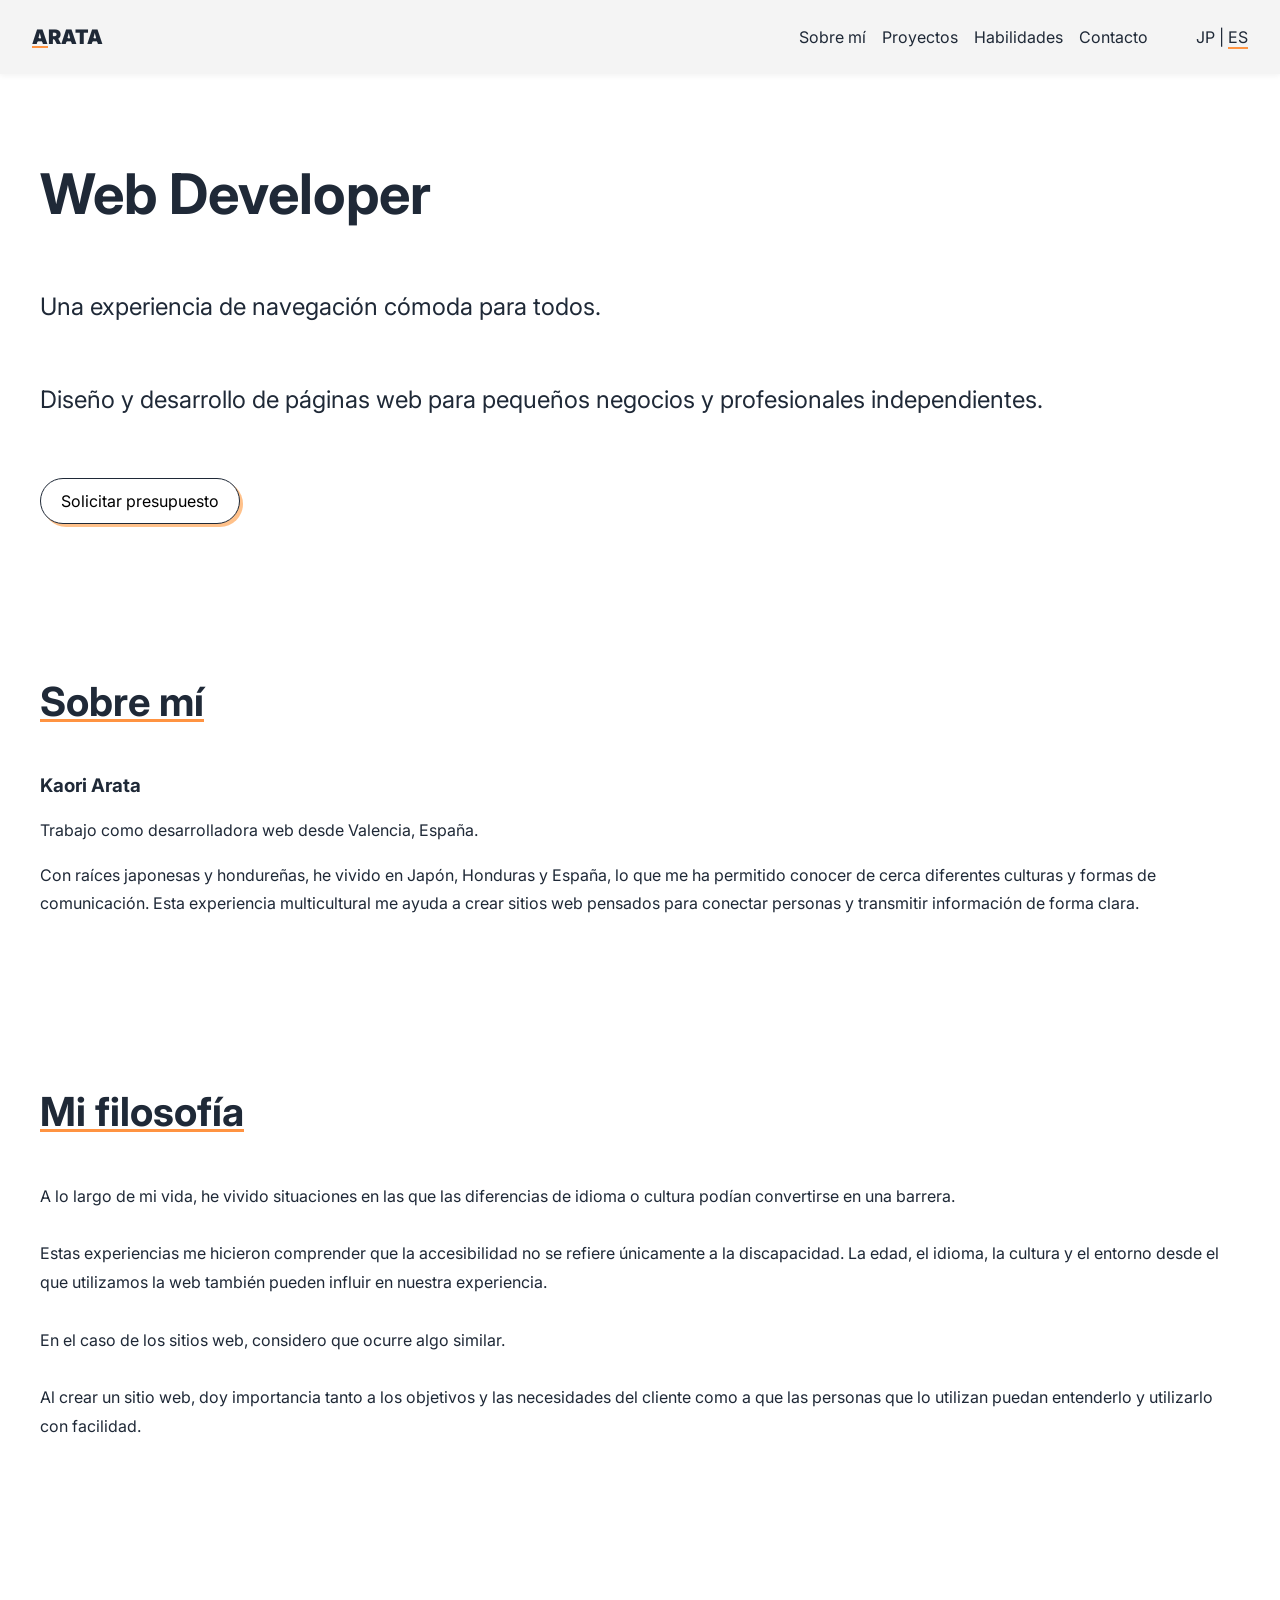
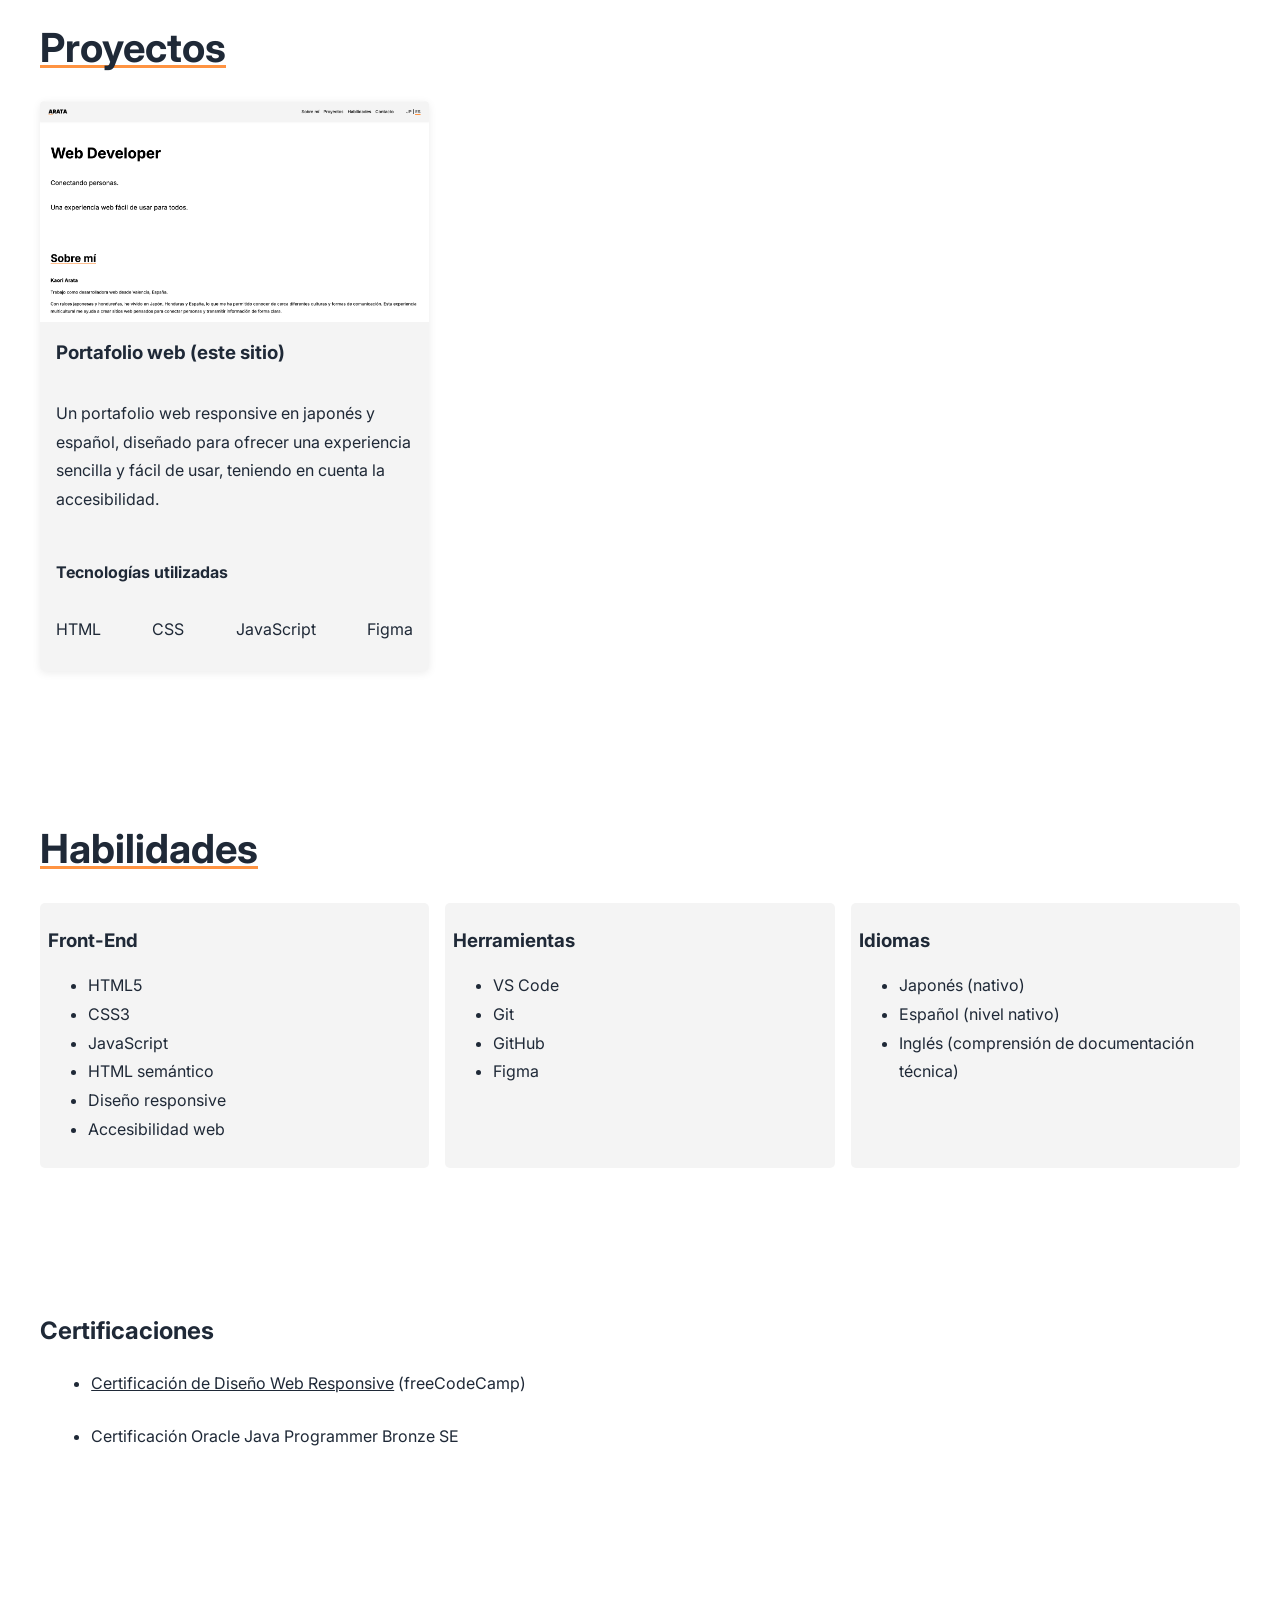
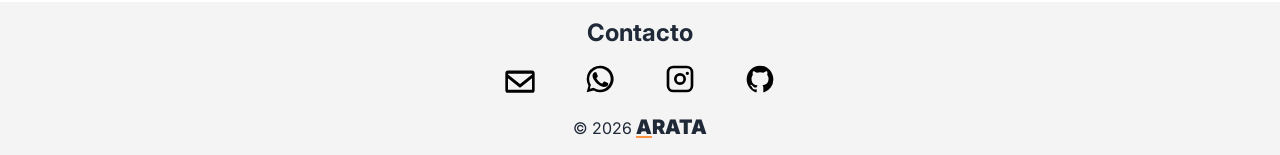
==== es/index.html @ ed29ca5a "Refine hero section copy" ====
<!DOCTYPE html>
<html lang="es">

<head>
    <meta charset="UTF-8">
    <meta name="viewport" content="width=device-width, initial-scale=1.0">
    <meta name="description"
        content="Creo sitios web accesibles y responsive, pensados para ofrecer una experiencia sencilla y fácil de usar. Desarrollo sitios web en español y japonés.">
    <title>ARATA Web Developer | Portfolio</title>
    <link rel="preconnect" href="https://fonts.googleapis.com">
    <link rel="preconnect" href="https://fonts.gstatic.com" crossorigin>
    <link href="https://fonts.googleapis.com/css2?family=Inter:wght@100..900&display=swap" rel="stylesheet">
    <link rel="stylesheet" href="../css/style.css">
</head>

<body>
    <a class="skip-link" href="#main">Saltar al contenido principal</a>
    <header>
        <h1 class="logo"><a href="#top"><span>A</span>RATA</a></h1>

        <button class="menu-toggle" type="button" aria-expanded="false" aria-controls="main-menu"
            aria-label="Abrir menú">
            <span></span>
            <span></span>
            <span></span>
        </button>

        <nav class="nav-bar" aria-label="Navegación principal">
            <ul id="main-menu">
                <li><a href="#about">Sobre mí</a></li>
                <li><a href="#projects">Proyectos</a></li>
                <li><a href="#skills">Habilidades</a></li>
                <li><a href="#contact">Contacto</a></li>
            </ul>

            <div class="language" aria-label="Idioma">
                <a class="jp" href="../index.html">JP</a>
                <span aria-hidden="true"> | </span>
                <span class="es" aria-current="page">ES</span>
            </div>
        </nav>
    </header>
    <main id="main">
        <section class="hero" id="top">
            <h2>Web Developer</h2>
            <p>Una experiencia de navegación cómoda para todos.</p>
            <p>Diseño y desarrollo de páginas web para pequeños negocios y profesionales independientes.</p>
            
            <a class="hero-button" href="#contact">Solicitar presupuesto</a>
        </section>

        <section class="about" id="about">
            <h2 class="title">Sobre mí</h2>
            <!--
            <img src="../images/profile.jpg" alt="Kaori Arata">
            -->
            <h3>Kaori Arata</h3>
            <p>Trabajo como desarrolladora web desde Valencia, España.</p>
            <p>Con raíces japonesas y hondureñas, he vivido en Japón, Honduras y España, lo que me ha permitido conocer
                de cerca diferentes culturas y formas de comunicación. Esta experiencia multicultural me ayuda a crear
                sitios web pensados para conectar personas y transmitir información de forma clara.</p>
        </section>

        <section class="philosophy">
            <h2 class="title">Mi filosofía</h2>
            <p>A lo largo de mi vida, he vivido situaciones en las que las diferencias de idioma o cultura podían
                convertirse en una barrera.</p>

            <p>Estas experiencias me hicieron comprender que la accesibilidad no se refiere únicamente a la
                discapacidad. La edad, el idioma, la cultura y el entorno desde el que utilizamos la web también pueden
                influir en nuestra experiencia.</p>

            <p>En el caso de los sitios web, considero que ocurre algo similar.</p>

            <p>Al crear un sitio web, doy importancia tanto a los objetivos y las necesidades del cliente como a que las
                personas que lo utilizan puedan entenderlo y utilizarlo con facilidad.</p>
        </section>

        <section class="projects" id="projects">
            <h2 class="title">Proyectos</h2>
            <div class="cards">
                <article class="card">
                    <img src="../images/portfolio-es.png"
                        alt="Página de inicio del portafolio web de ARATA Web Developer en español">

                    <h3>Portafolio web (este sitio)</h3>

                    <p>Un portafolio web responsive en japonés y español, diseñado para ofrecer una experiencia sencilla
                        y fácil de usar, teniendo en cuenta la accesibilidad.</p>

                    <h4>Tecnologías utilizadas</h4>
                    <ul>
                        <li>HTML</li>
                        <li>CSS</li>
                        <li>JavaScript</li>
                        <li>Figma</li>
                    </ul>
                </article>
            </div>
        </section>

        <section class="skills" id="skills">
            <h2 class="title">Habilidades</h2>
            <div class="grid-skill">
                <div class="skill">
                    <h3>Front-End</h3>
                    <ul>
                        <li>HTML5</li>
                        <li>CSS3</li>
                        <li>JavaScript</li>
                        <li>HTML semántico</li>
                        <li>Diseño responsive</li>
                        <li>Accesibilidad web</li>
                    </ul>
                </div>
                <div class="skill">
                    <h3>Herramientas</h3>
                    <ul>
                        <li>VS Code</li>
                        <li>Git</li>
                        <li>GitHub</li>
                        <li>Figma</li>
                    </ul>
                </div>
                <div class="skill">
                    <h3>Idiomas</h3>
                    <ul>
                        <li>Japonés (nativo)</li>
                        <li>Español (nivel nativo)</li>
                        <li>Inglés (comprensión de documentación técnica)</li>
                    </ul>
                </div>
            </div>
        </section>

        <section class="certifications">
            <h2>Certificaciones</h2>
            <ul>
                <li>
                    <a href="https://www.freecodecamp.org/certification/kaori-arata/responsive-web-design-v9"
                        target="_blank" rel="noopener noreferrer">
                        Certificación de Diseño Web Responsive
                    </a> (freeCodeCamp)
                </li>
                <li>Certificación Oracle Java Programmer Bronze SE</li>
            </ul>
        </section>
    </main>

    <footer id="contact">
        <h2>Contacto</h2>

        <div class="contact-links">
            <a href="mailto:kaoria.dev@gmail.com" aria-label="Mail">
                <svg xmlns="http://www.w3.org/2000/svg" viewBox="0 0 24 24" aria-hidden="true">
                    <path
                        d="M3 5h18a2 2 0 0 1 2 2v10a2 2 0 0 1-2 2H3a2 2 0 0 1-2-2V7a2 2 0 0 1 2-2zm0 2v.5l9 6 9-6V7H3zm18 10V9.9l-8.45 5.63a1 1 0 0 1-1.1 0L3 9.9V17h18z"
                        transform="translate(0 -0.4) scale(1 1.2)" />
                </svg>
            </a>
            <a href="https://wa.me/34623444684" target="_blank" rel="noopener noreferrer" aria-label="WhatsApp">
                <svg xmlns="http://www.w3.org/2000/svg" viewBox="0 0 24 24" aria-hidden="true">
                    <!-- circle -->
                    <path d="M12 2a10 10 0 0 0-8.66 15L2 22l5.18-1.36A10 10 0 1 0 12 2z
                m0 2a8 8 0 1 1-4.1 14.87l-.55-.32-3.01.79.83-2.95-.34-.57A8 8 0 0 1 12 4z" />

                    <!-- phone -->
                    <path
                        d="M9.9 7.4c-.2 0-.5.1-.7.4-.3.3-1 1-1 2.4s1 2.8 1.2 3c.1.2 2 3.2 4.9 4.4.7.3 1.2.4 1.7.6.7.2 1.3.2 1.8.1.6-.1 1.7-.7 2-1.4.2-.7.2-1.3.1-1.4-.1-.1-.3-.2-.6-.3l-2-.9c-.3-.1-.5-.1-.7.2-.2.3-.7.9-.9 1.1-.2.2-.3.2-.6.1-.3-.1-1.2-.5-2.2-1.5-.9-.8-1.5-1.8-1.7-2.1-.2-.3 0-.5.1-.6.1-.1.3-.3.5-.5.1-.2.2-.3.3-.5.1-.2 0-.4 0-.5-.1-.1-.7-1.6-.9-2.2-.2-.6-.5-.5-.7-.5h-.6z"
                        transform="translate(-1.8 -0.4)" />
                </svg>
            </a>
            <a href="https://www.instagram.com/arata_dev_?igsh=cXR1aG8zaXQ3eGp3&utm_source=qr" target="_blank"
                rel="noopener noreferrer" aria-label="Instagram">
                <svg xmlns="http://www.w3.org/2000/svg" viewBox="0 0 24 24" aria-hidden="true">
                    <path
                        d="M7 2h10a5 5 0 0 1 5 5v10a5 5 0 0 1-5 5H7a5 5 0 0 1-5-5V7a5 5 0 0 1 5-5zm0 2a3 3 0 0 0-3 3v10a3 3 0 0 0 3 3h10a3 3 0 0 0 3-3V7a3 3 0 0 0-3-3H7zm5 3.5A4.5 4.5 0 1 1 7.5 12 4.5 4.5 0 0 1 12 7.5zm0 2A2.5 2.5 0 1 0 14.5 12 2.5 2.5 0 0 0 12 9.5zM17.5 6.5A1.25 1.25 0 1 1 16.25 7.75 1.25 1.25 0 0 1 17.5 6.5z" />
                </svg>
            </a>
            <a href="https://github.com/kaori-arata" target="_blank" rel="noopener noreferrer" aria-label="GitHub">
                <svg xmlns="http://www.w3.org/2000/svg" viewBox="0 0 24 24" aria-hidden="true">
                    <path
                        d="M12 2C6.48 2 2 6.58 2 12.26c0 4.54 2.87 8.39 6.84 9.75.5.1.68-.22.68-.49 0-.24-.01-.89-.01-1.75-2.78.62-3.37-1.37-3.37-1.37-.46-1.2-1.11-1.52-1.11-1.52-.91-.64.07-.63.07-.63 1 .07 1.53 1.06 1.53 1.06.9 1.57 2.36 1.12 2.94.86.09-.67.35-1.12.64-1.38-2.22-.26-4.56-1.14-4.56-5.07 0-1.12.39-2.03 1.03-2.75-.1-.26-.45-1.3.1-2.71 0 0 .84-.28 2.75 1.05a9.2 9.2 0 0 1 5-.02c1.91-1.33 2.75-1.05 2.75-1.05.55 1.41.2 2.45.1 2.71.64.72 1.03 1.63 1.03 2.75 0 3.94-2.35 4.8-4.59 5.05.36.32.68.95.68 1.91 0 1.38-.01 2.49-.01 2.83 0 .27.18.6.69.49A10.27 10.27 0 0 0 22 12.26C22 6.58 17.52 2 12 2z" />
                </svg>
            </a>
        </div>

        <span class="copyright">
            &copy; 2026
            <span class="logo"><span>A</span>RATA</span>
        </span>
    </footer>

    <script src="../js/script.js"></script>
</body>

</html>
---- css/style.css ----
*,
*::before,
*::after {
    box-sizing: border-box;
}

html {
    scroll-behavior: smooth;
}

body {
    margin: 0;
    font-family: "Inter", Arial, sans-serif;
    color: #1f2937;
}

a {
    color: inherit;
    display: inline-block;
    transition: transform 0.2s ease;
}

.logo a,
nav a {
    text-decoration: none;
}

a:hover {
    transform: scale(1.05);
}

a:focus-visible {
    outline: 2px solid #000;
    outline-offset: 3px;
}

.skip-link {
    position: absolute;
    left: -9999px;
}

.skip-link:focus {
    left: 1rem;
    top: 1rem;
    padding: 0.75rem 1rem;
    background-color: #fff;
    color: #000;
    z-index: 1000;
}

header {
    width: 100%;
    display: flex;
    padding: 0 1rem;
    background-color: #f4f4f4;
    position: fixed;
    top: 0;
    left: 0;
    justify-content: space-between;
    align-items: center;
    z-index: 100;
    box-shadow: 0 2px 6px 0 rgba(0, 0, 0, 0.05);
}

.logo {
    display: inline-block;
    font-size: 1.25rem;
    font-weight: 900;
    margin: 0;
}

.logo span {
    display: inline-block;
    line-height: 0.85;
    border-bottom: 2px solid #FF9341;
}

nav {
    display: flex;
    align-items: center;
}

nav li {
    list-style: none;
}

[aria-current="page"] {
    color: inherit;
    border-bottom: 2px solid #FF9341;
}

main {
    padding: 6rem 1rem 4rem;
}

.hero {
    padding: 4rem 0;
    display: flex;
    flex-direction: column;
    gap: 4rem;
}

.hero h2 {
    font-size: 2rem;
}

.hero h2,
.hero p {
    margin: 0;
}

.hero-button {
    display: inline-block;
    width: fit-content;
    padding: 0.75rem 1.25rem;
    border: 1.5px solid #1F2937;
    text-decoration: none;
    color: #000;
    background-color: #fff;
    border-radius: 50px;
    box-shadow: 3px 3px 0 #ffc18a;
}

.hero-button:hover {
    background-color: #1F2937;
    color: #fff;
    font-weight: 600;
}

.hero-button:focus-visible {
    outline: 3px solid #000;
    outline-offset: 3px;
}

.about,
.philosophy,
.projects,
.skills,
.certifications {
    padding: 4rem 0;
}

.title {
    display: inline-block;
    font-size: 2.5rem;
    line-height: 0.85;
    border-bottom: 3px solid #FF9341;
}

.about p {
    line-height: 1.8;
}

.philosophy p {
    line-height: 1.8;
    margin-bottom: 1.8rem;
}

.cards {
    display: grid;
    gap: 1rem;
}

.card {
    background-color: #f4f4f4;
    border-radius: 5px;
    box-shadow: 0 2px 8px rgba(0, 0, 0, 0.08);
}

.card img {
    display: block;
    width: 100%;
    height: auto;
    border-radius: 5px 5px 0 0;
}

.card h3,
.card h4 {
    padding: 0 1rem;
}

.card p {
    line-height: 1.8;
    margin-bottom: 2rem;
    padding: 1rem 1rem;
}

.card ul {
    display: flex;
    justify-content: space-between;
    padding: 1rem 0;
}

.card li {
    list-style: none;
    padding: 0 1rem;
}

.skill {
    padding: 0.5rem;
}

.skill li {
    line-height: 1.8;
}

.certifications li {
    margin: 1.5rem 0.7rem;
    line-height: 1.8;
}

footer {
    background-color: #f4f4f4;
    padding: 1rem;
    display: flex;
    flex-direction: column;
    align-items: center;
    gap: 1rem;
}

footer h2 {
    margin: 0rem;
}

.contact-links {
    display: flex;
    justify-content: center;
    align-items: center;
    gap: 3rem;
}

.contact-links svg {
    width: 2rem;
    height: 2rem;
}

@media (prefers-reduced-motion: reduce) {
    html {
        scroll-behavior: auto;
    }

    a {
        transition: none;
    }
}

.menu-toggle {
    display: none;
    background: none;
    border: none;
    padding: 0.5rem;
    cursor: pointer;
}

.menu-toggle:focus-visible {
    outline: 2px solid #000;
    outline-offset: 3px;
}

.menu-toggle span {
    display: block;
    width: 1.5rem;
    height: 2px;
    margin: 5px 0;
    background-color: #000;
    transition: transform 0.2s ease, opacity 0.2s ease;
}

.menu-toggle.is-open span:nth-child(1) {
    transform: translateY(7px) rotate(45deg);
}

.menu-toggle.is-open span:nth-child(2) {
    opacity: 0;
}

.menu-toggle.is-open span:nth-child(3) {
    transform: translateY(-7px) rotate(-45deg);
}

@media (max-width: 767px) {
    header {
        padding-top: max(0.5rem, env(safe-area-inset-top));
    }

    .menu-toggle {
        display: block;
    }

    .nav-bar {
        display: none;
        position: absolute;
        top: 100%;
        right: 0;
        padding: 1rem 2rem;
        background-color: #f4f4f4;
    }

    .nav-bar ul {
        margin: 0;
        padding: 0;
    }

    .nav-bar li {
        margin-bottom: 1rem;
    }

    .nav-bar.is-open {
        display: block;
    }
}

@media (min-width: 768px) {
    main {
        padding: 6rem 2.5rem 4rem;
    }


    header {
        padding: 0.7rem 2rem;
    }

    nav ul {
        display: flex;
        gap: 1rem;
        padding-right: 3rem;
    }

    .hero h2 {
        font-size: 3.5rem;
    }

    .hero p {
        font-size: 1.5rem;
    }

    .cards {
        grid-template-columns: repeat(3, 1fr);
    }

    .grid-skill {
        display: grid;
        grid-template-columns: repeat(3, 1fr);
        gap: 1rem;
    }

    .skill {
        background-color: #f4f4f4;
        border-radius: 5px;
    }
}
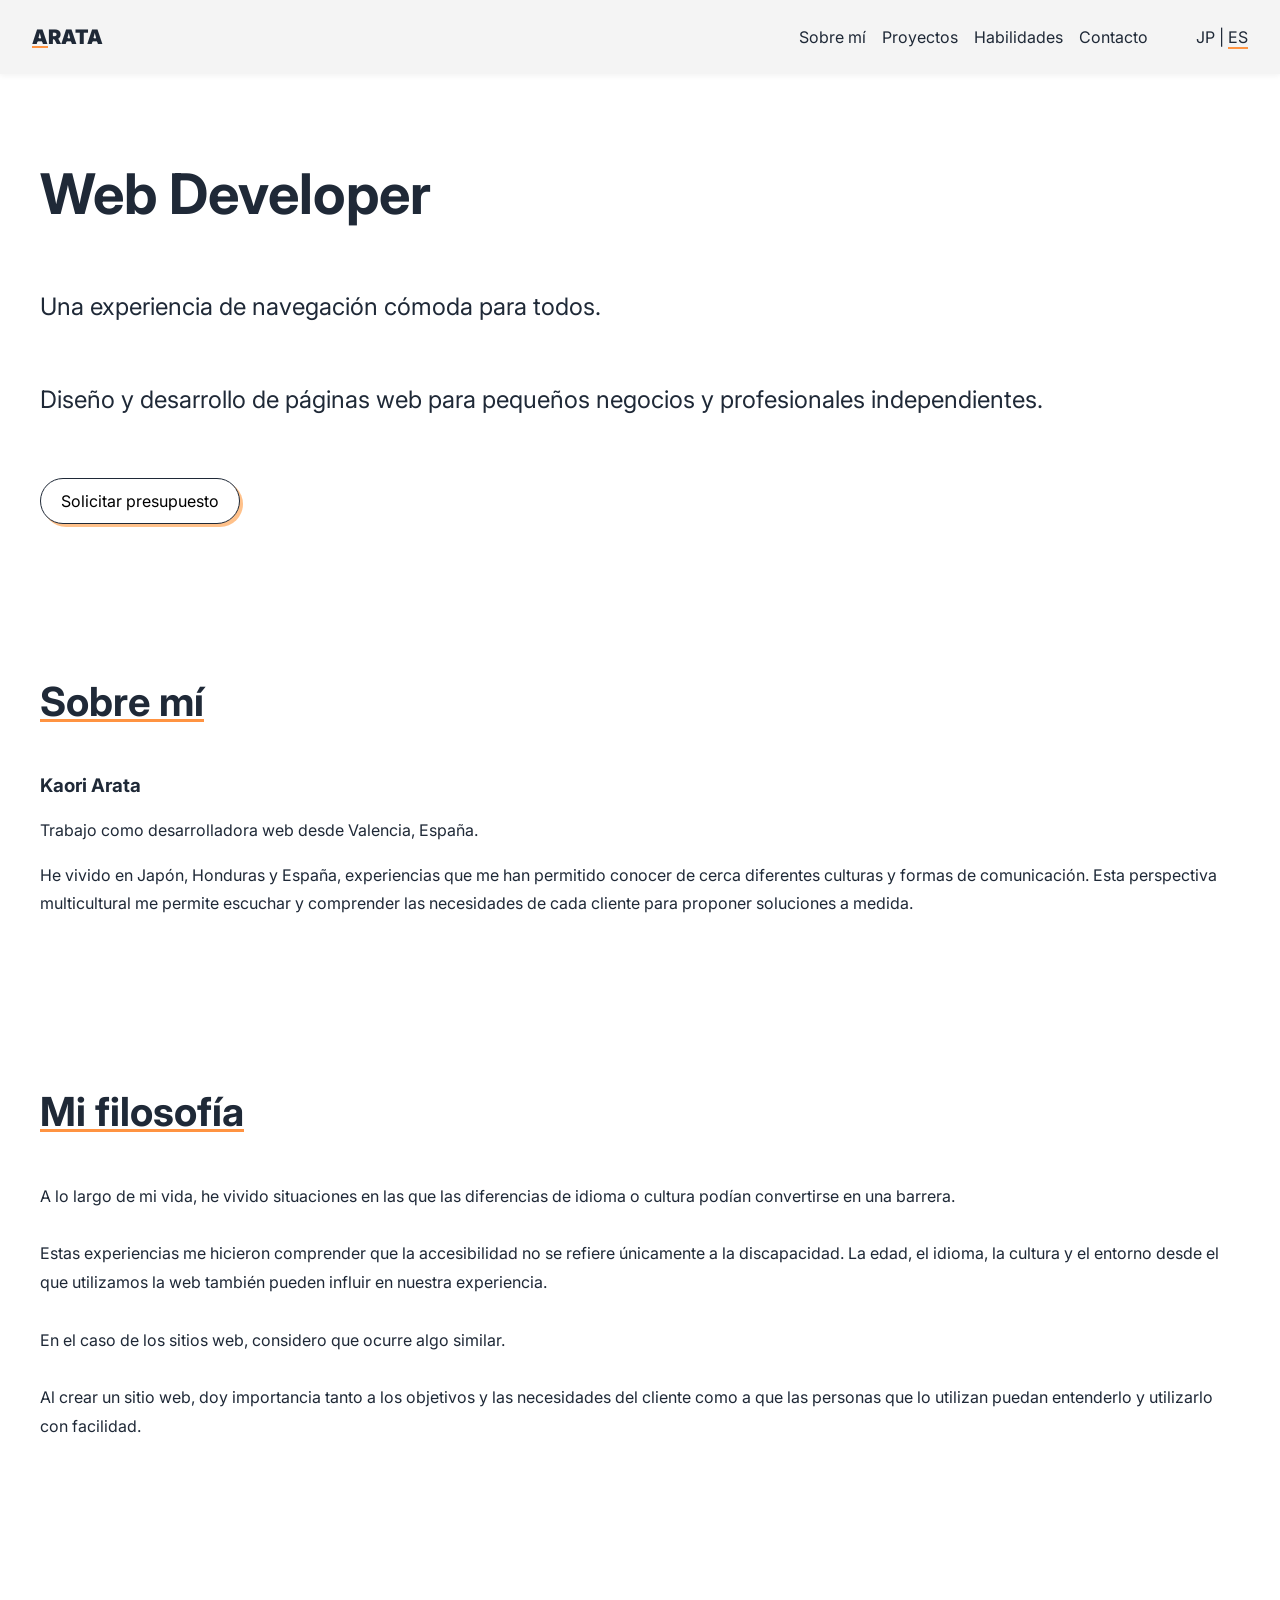
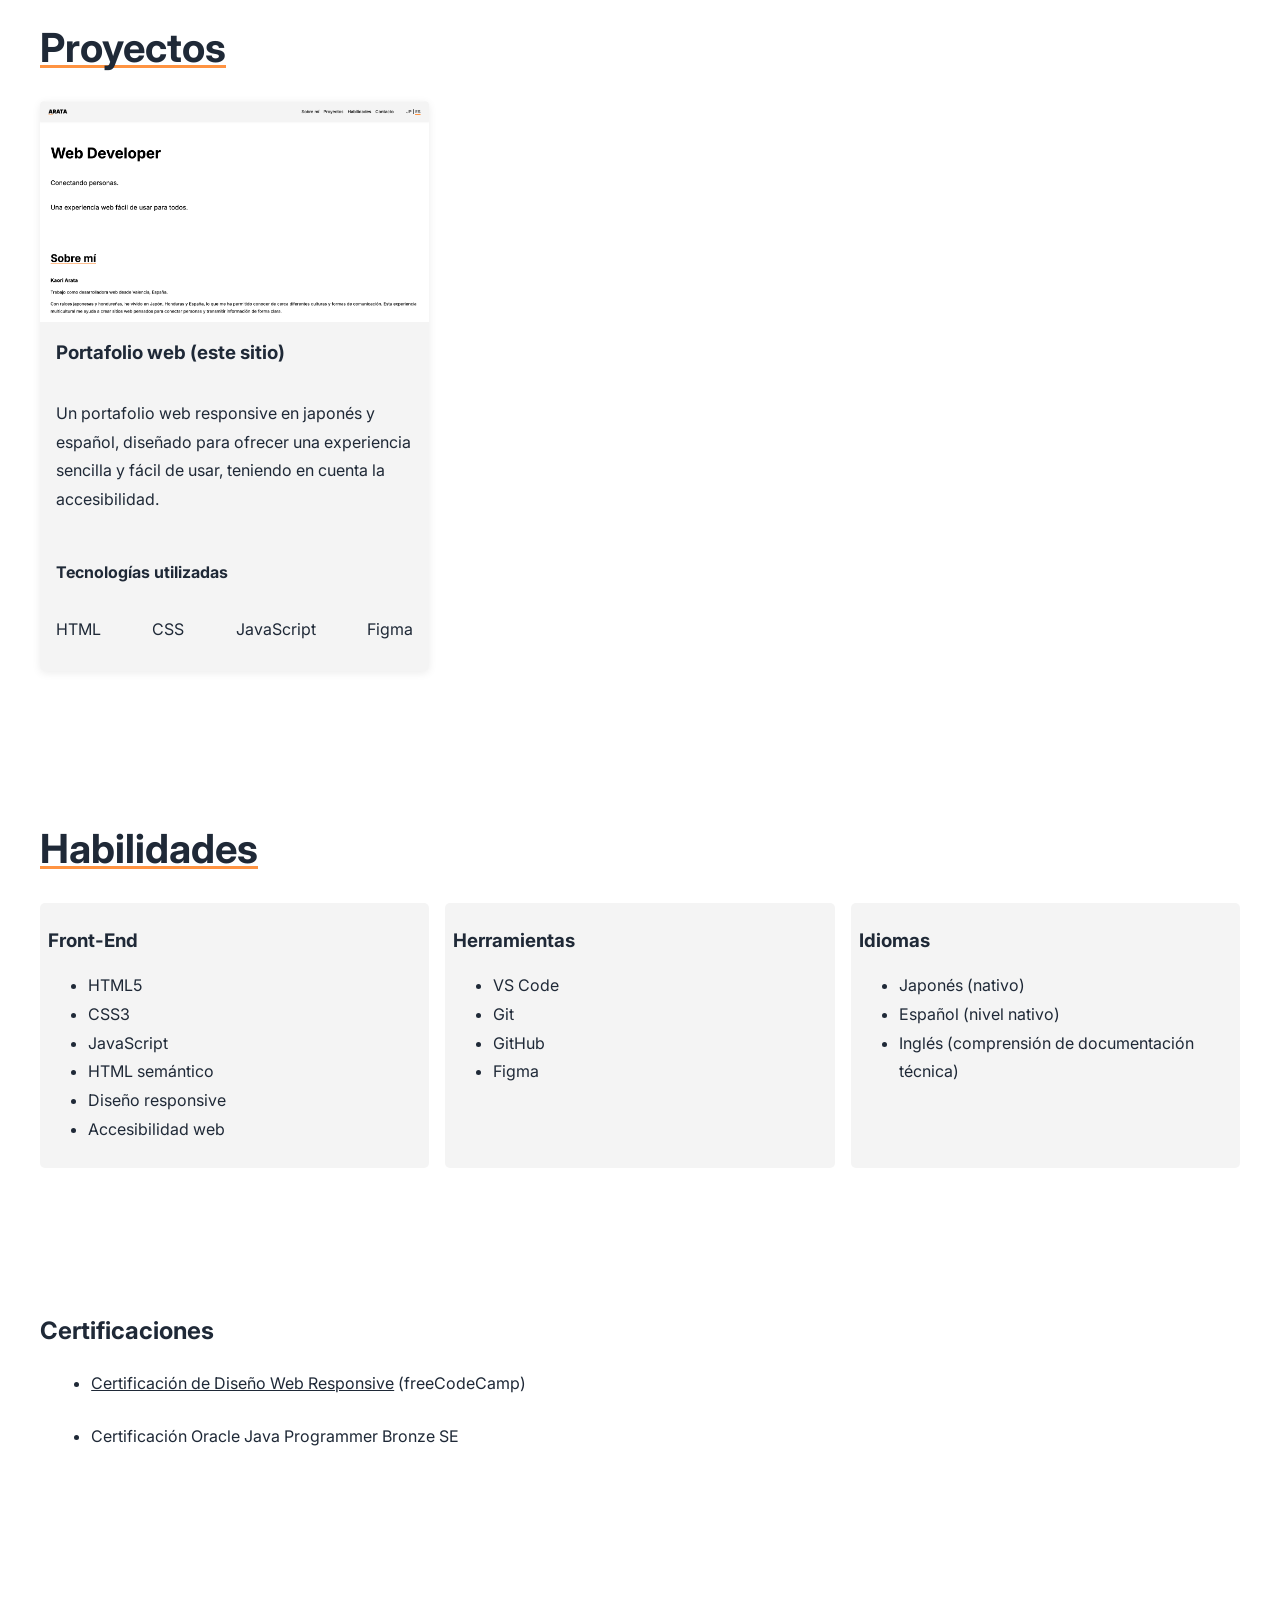
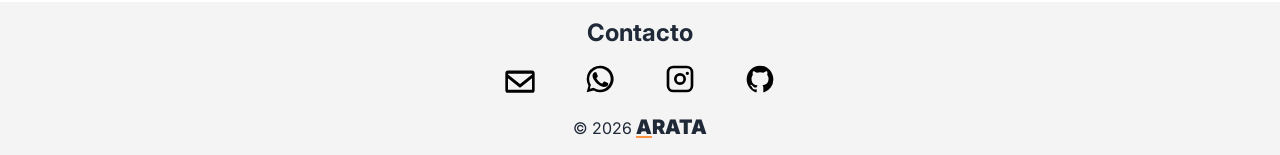
==== commit 130577ae: "Refine about section copy" ====
--- a/es/index.html
+++ b/es/index.html
@@ -45,7 +45,7 @@
             <h2>Web Developer</h2>
             <p>Una experiencia de navegación cómoda para todos.</p>
             <p>Diseño y desarrollo de páginas web para pequeños negocios y profesionales independientes.</p>
-            
+
             <a class="hero-button" href="#contact">Solicitar presupuesto</a>
         </section>
 
@@ -56,9 +56,9 @@
             -->
             <h3>Kaori Arata</h3>
             <p>Trabajo como desarrolladora web desde Valencia, España.</p>
-            <p>Con raíces japonesas y hondureñas, he vivido en Japón, Honduras y España, lo que me ha permitido conocer
-                de cerca diferentes culturas y formas de comunicación. Esta experiencia multicultural me ayuda a crear
-                sitios web pensados para conectar personas y transmitir información de forma clara.</p>
+            <p>He vivido en Japón, Honduras y España, experiencias que me han permitido conocer de cerca diferentes
+                culturas y formas de comunicación. Esta perspectiva multicultural me permite escuchar y comprender las
+                necesidades de cada cliente para proponer soluciones a medida.</p>
         </section>
 
         <section class="philosophy">
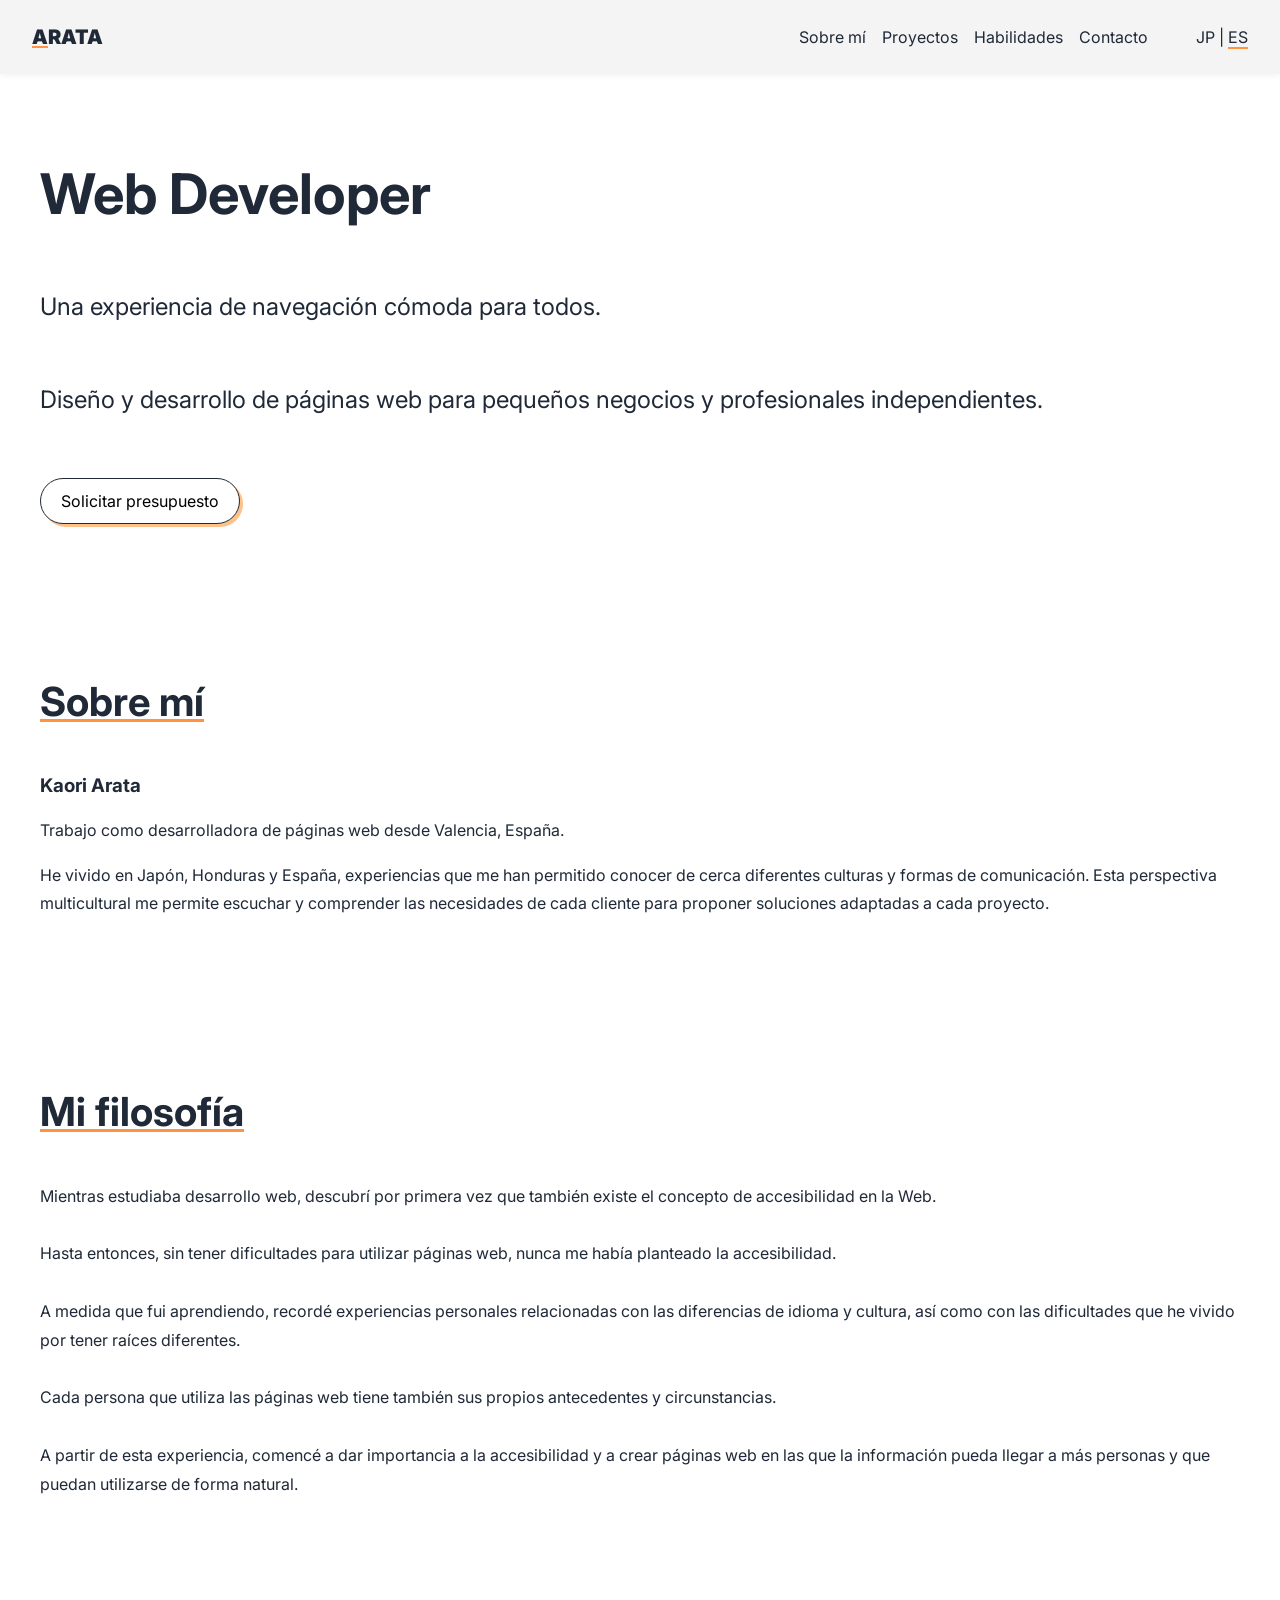
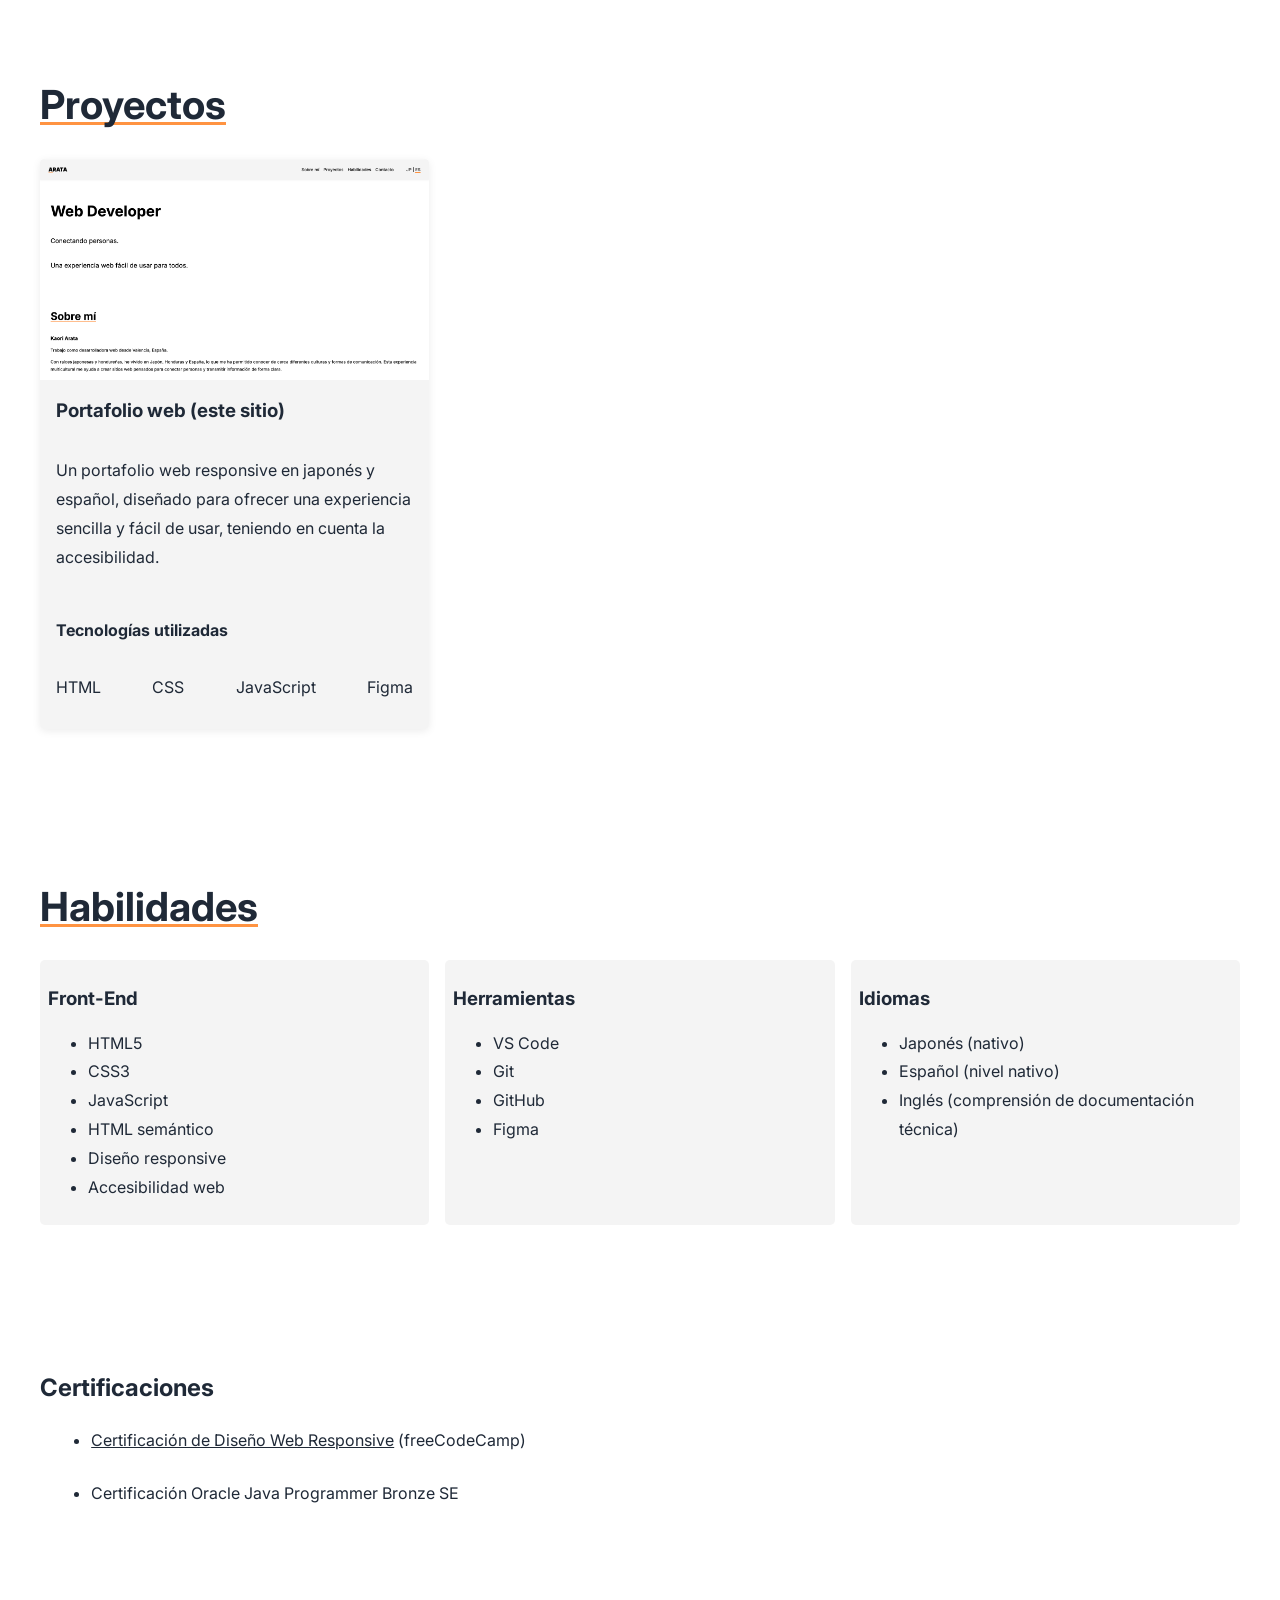
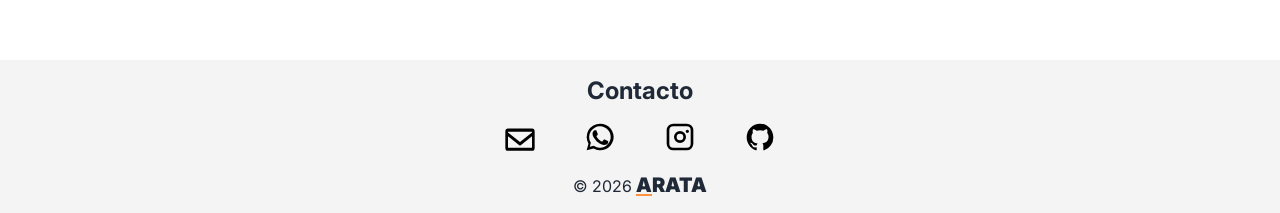
==== commit de3510ef: "Refine about and philosophy copy" ====
--- a/es/index.html
+++ b/es/index.html
@@ -55,25 +55,23 @@
             <img src="../images/profile.jpg" alt="Kaori Arata">
             -->
             <h3>Kaori Arata</h3>
-            <p>Trabajo como desarrolladora web desde Valencia, España.</p>
+            <p>Trabajo como desarrolladora de páginas web desde Valencia, España.</p>
             <p>He vivido en Japón, Honduras y España, experiencias que me han permitido conocer de cerca diferentes
                 culturas y formas de comunicación. Esta perspectiva multicultural me permite escuchar y comprender las
-                necesidades de cada cliente para proponer soluciones a medida.</p>
+                necesidades de cada cliente para proponer soluciones adaptadas a cada proyecto.</p>
         </section>
 
         <section class="philosophy">
             <h2 class="title">Mi filosofía</h2>
-            <p>A lo largo de mi vida, he vivido situaciones en las que las diferencias de idioma o cultura podían
-                convertirse en una barrera.</p>
+            <p>Mientras estudiaba desarrollo web, descubrí por primera vez que también existe el concepto de accesibilidad en la Web.</p>
 
-            <p>Estas experiencias me hicieron comprender que la accesibilidad no se refiere únicamente a la
-                discapacidad. La edad, el idioma, la cultura y el entorno desde el que utilizamos la web también pueden
-                influir en nuestra experiencia.</p>
+            <p>Hasta entonces, sin tener dificultades para utilizar páginas web, nunca me había planteado la accesibilidad.</p>
 
-            <p>En el caso de los sitios web, considero que ocurre algo similar.</p>
+            <p>A medida que fui aprendiendo, recordé experiencias personales relacionadas con las diferencias de idioma y cultura, así como con las dificultades que he vivido por tener raíces diferentes.</p>
 
-            <p>Al crear un sitio web, doy importancia tanto a los objetivos y las necesidades del cliente como a que las
-                personas que lo utilizan puedan entenderlo y utilizarlo con facilidad.</p>
+            <p>Cada persona que utiliza las páginas web tiene también sus propios antecedentes y circunstancias.</p>
+
+            <p>A partir de esta experiencia, comencé a dar importancia a la accesibilidad y a crear páginas web en las que la información pueda llegar a más personas y que puedan utilizarse de forma natural.</p>
         </section>
 
         <section class="projects" id="projects">
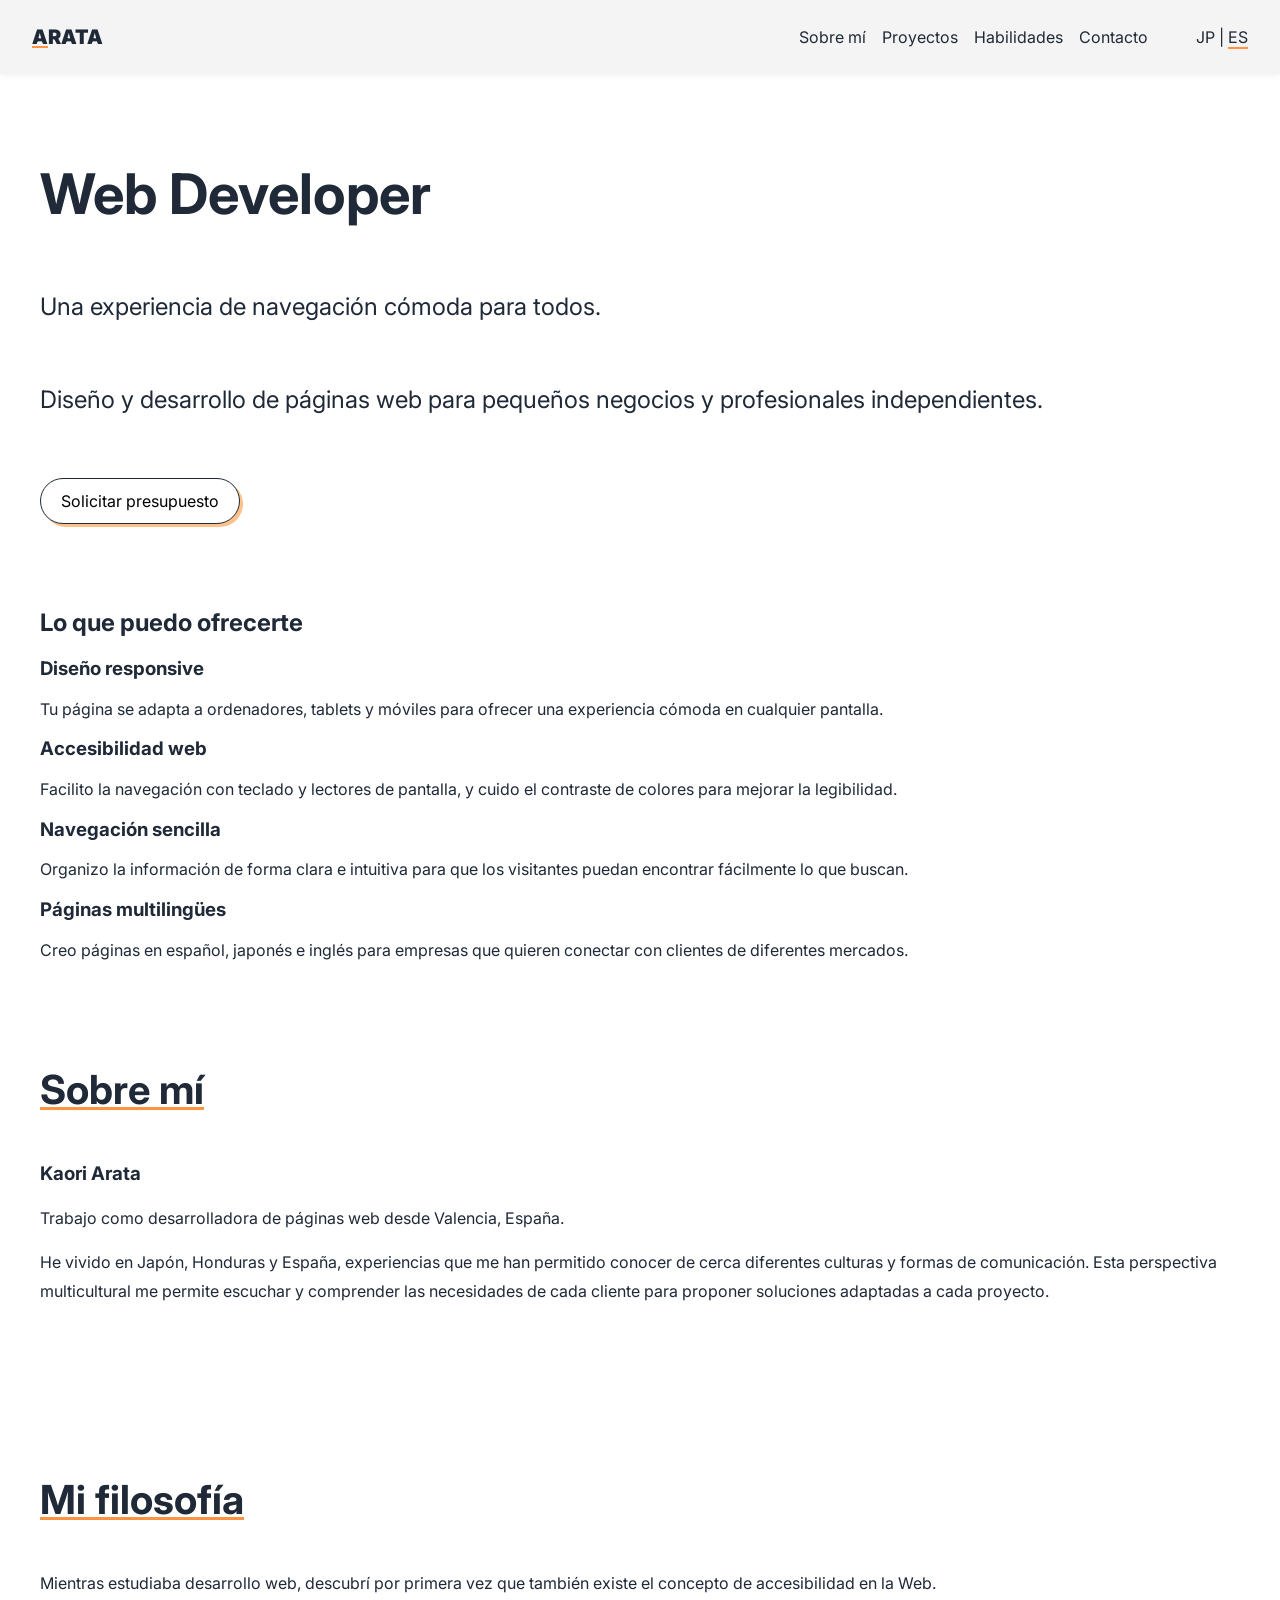
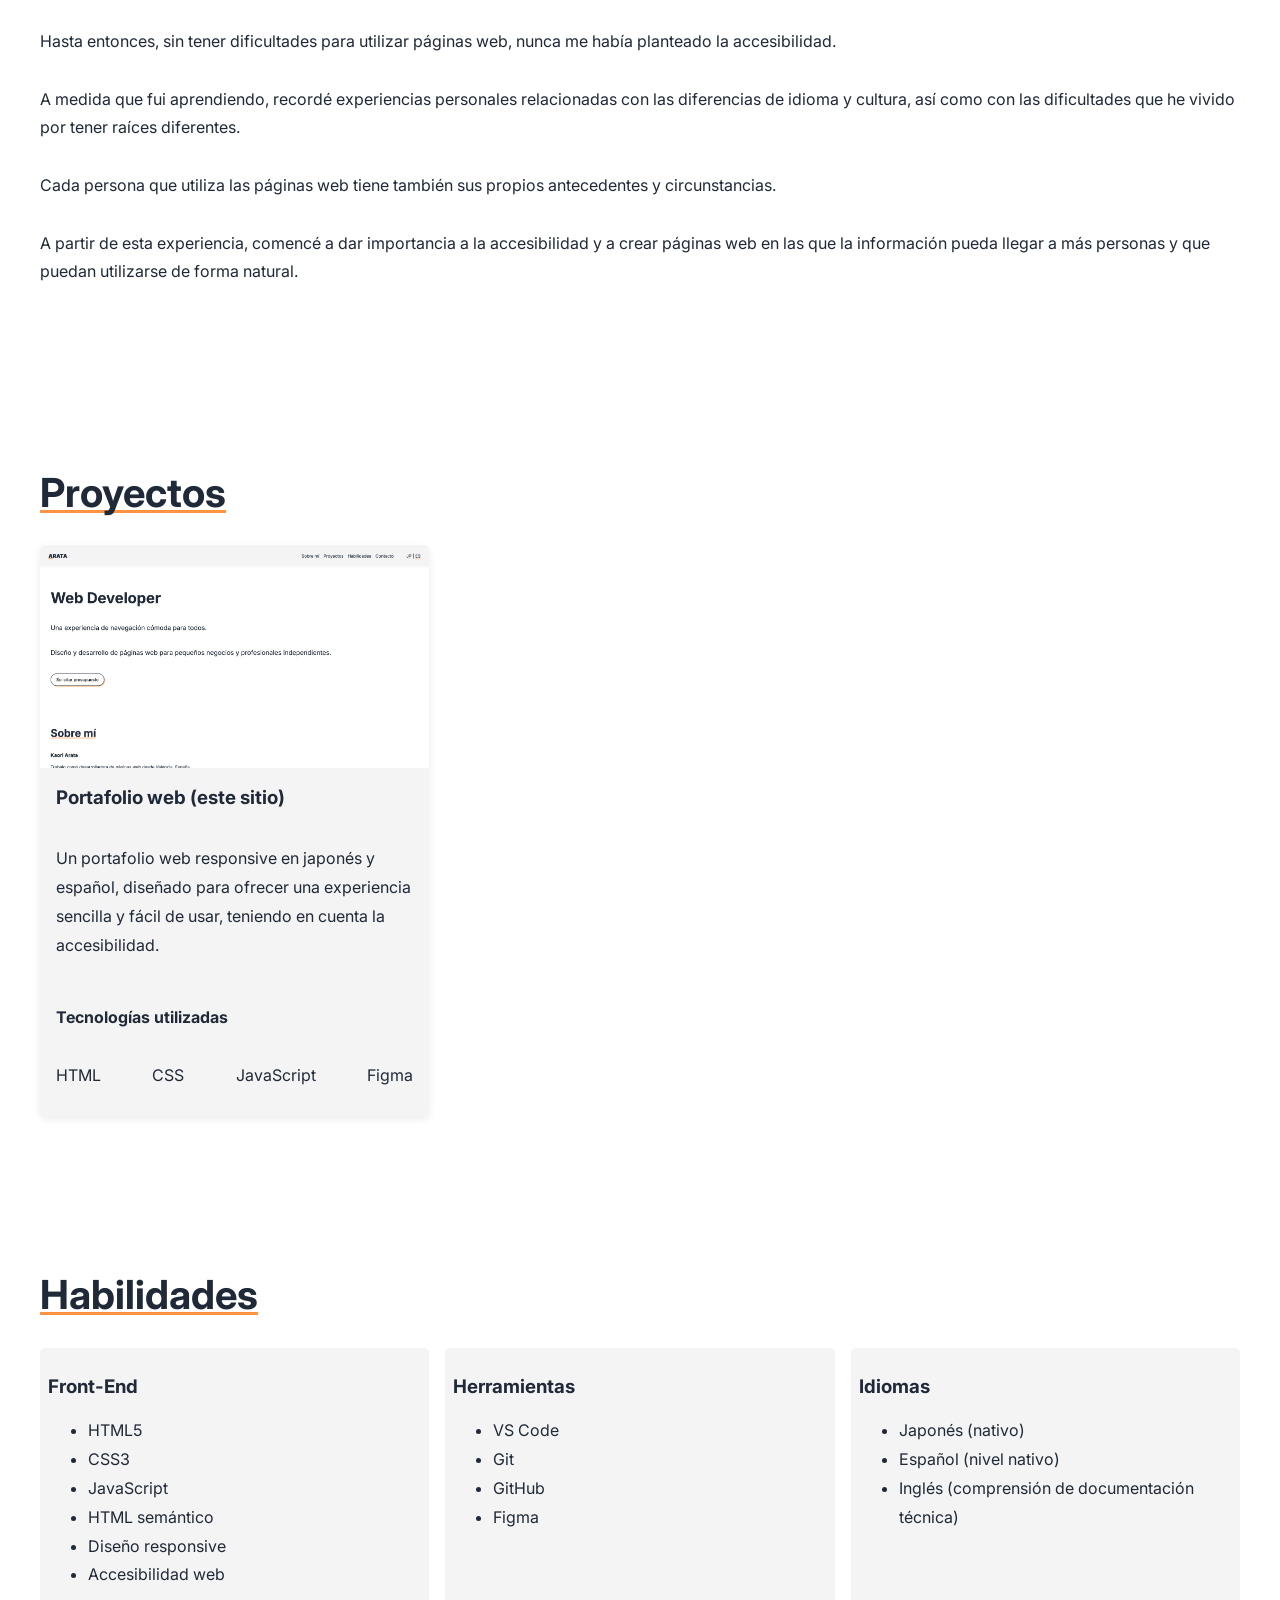
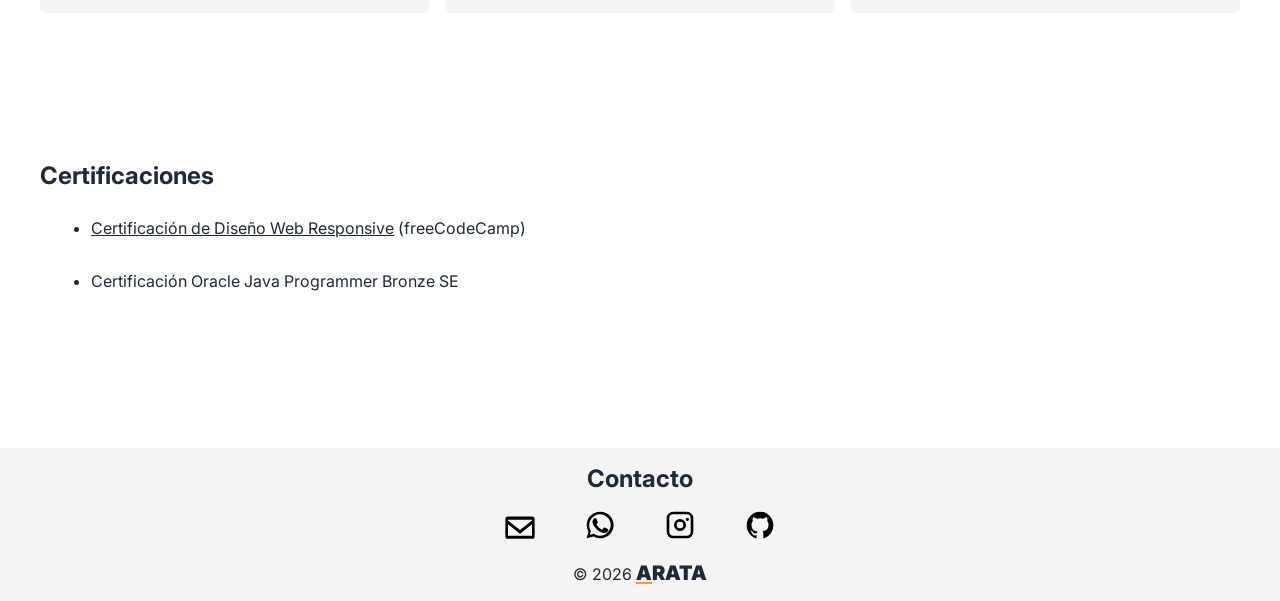
==== commit 02255ae7: "Add services sectio" ====
--- a/es/index.html
+++ b/es/index.html
@@ -49,6 +49,36 @@
             <a class="hero-button" href="#contact">Solicitar presupuesto</a>
         </section>
 
+        <section class="services">
+            <h2>Lo que puedo ofrecerte</h2>
+
+            <div class="services-container">
+                <article class="service-card">
+                    <h3>Diseño responsive</h3>
+                    <p>Tu página se adapta a ordenadores, tablets y móviles para ofrecer una experiencia cómoda en
+                        cualquier pantalla.</p>
+                </article>
+
+                <article class="service-card">
+                    <h3>Accesibilidad web</h3>
+                    <p>Facilito la navegación con teclado y lectores de pantalla, y cuido el contraste de colores para
+                        mejorar la legibilidad.</p>
+                </article>
+
+                <article class="service-card">
+                    <h3>Navegación sencilla</h3>
+                    <p>Organizo la información de forma clara e intuitiva para que los visitantes puedan encontrar
+                        fácilmente lo que buscan.</p>
+                </article>
+
+                <article class="service-card">
+                    <h3>Páginas multilingües</h3>
+                    <p>Creo páginas en español, japonés e inglés para empresas que quieren conectar con clientes de
+                        diferentes mercados.</p>
+                </article>
+            </div>
+        </section>
+
         <section class="about" id="about">
             <h2 class="title">Sobre mí</h2>
             <!--
@@ -63,15 +93,19 @@
 
         <section class="philosophy">
             <h2 class="title">Mi filosofía</h2>
-            <p>Mientras estudiaba desarrollo web, descubrí por primera vez que también existe el concepto de accesibilidad en la Web.</p>
-
-            <p>Hasta entonces, sin tener dificultades para utilizar páginas web, nunca me había planteado la accesibilidad.</p>
-
-            <p>A medida que fui aprendiendo, recordé experiencias personales relacionadas con las diferencias de idioma y cultura, así como con las dificultades que he vivido por tener raíces diferentes.</p>
+            <p>Mientras estudiaba desarrollo web, descubrí por primera vez que también existe el concepto de
+                accesibilidad en la Web.</p>
+
+            <p>Hasta entonces, sin tener dificultades para utilizar páginas web, nunca me había planteado la
+                accesibilidad.</p>
+
+            <p>A medida que fui aprendiendo, recordé experiencias personales relacionadas con las diferencias de idioma
+                y cultura, así como con las dificultades que he vivido por tener raíces diferentes.</p>
 
             <p>Cada persona que utiliza las páginas web tiene también sus propios antecedentes y circunstancias.</p>
 
-            <p>A partir de esta experiencia, comencé a dar importancia a la accesibilidad y a crear páginas web en las que la información pueda llegar a más personas y que puedan utilizarse de forma natural.</p>
+            <p>A partir de esta experiencia, comencé a dar importancia a la accesibilidad y a crear páginas web en las
+                que la información pueda llegar a más personas y que puedan utilizarse de forma natural.</p>
         </section>
 
         <section class="projects" id="projects">
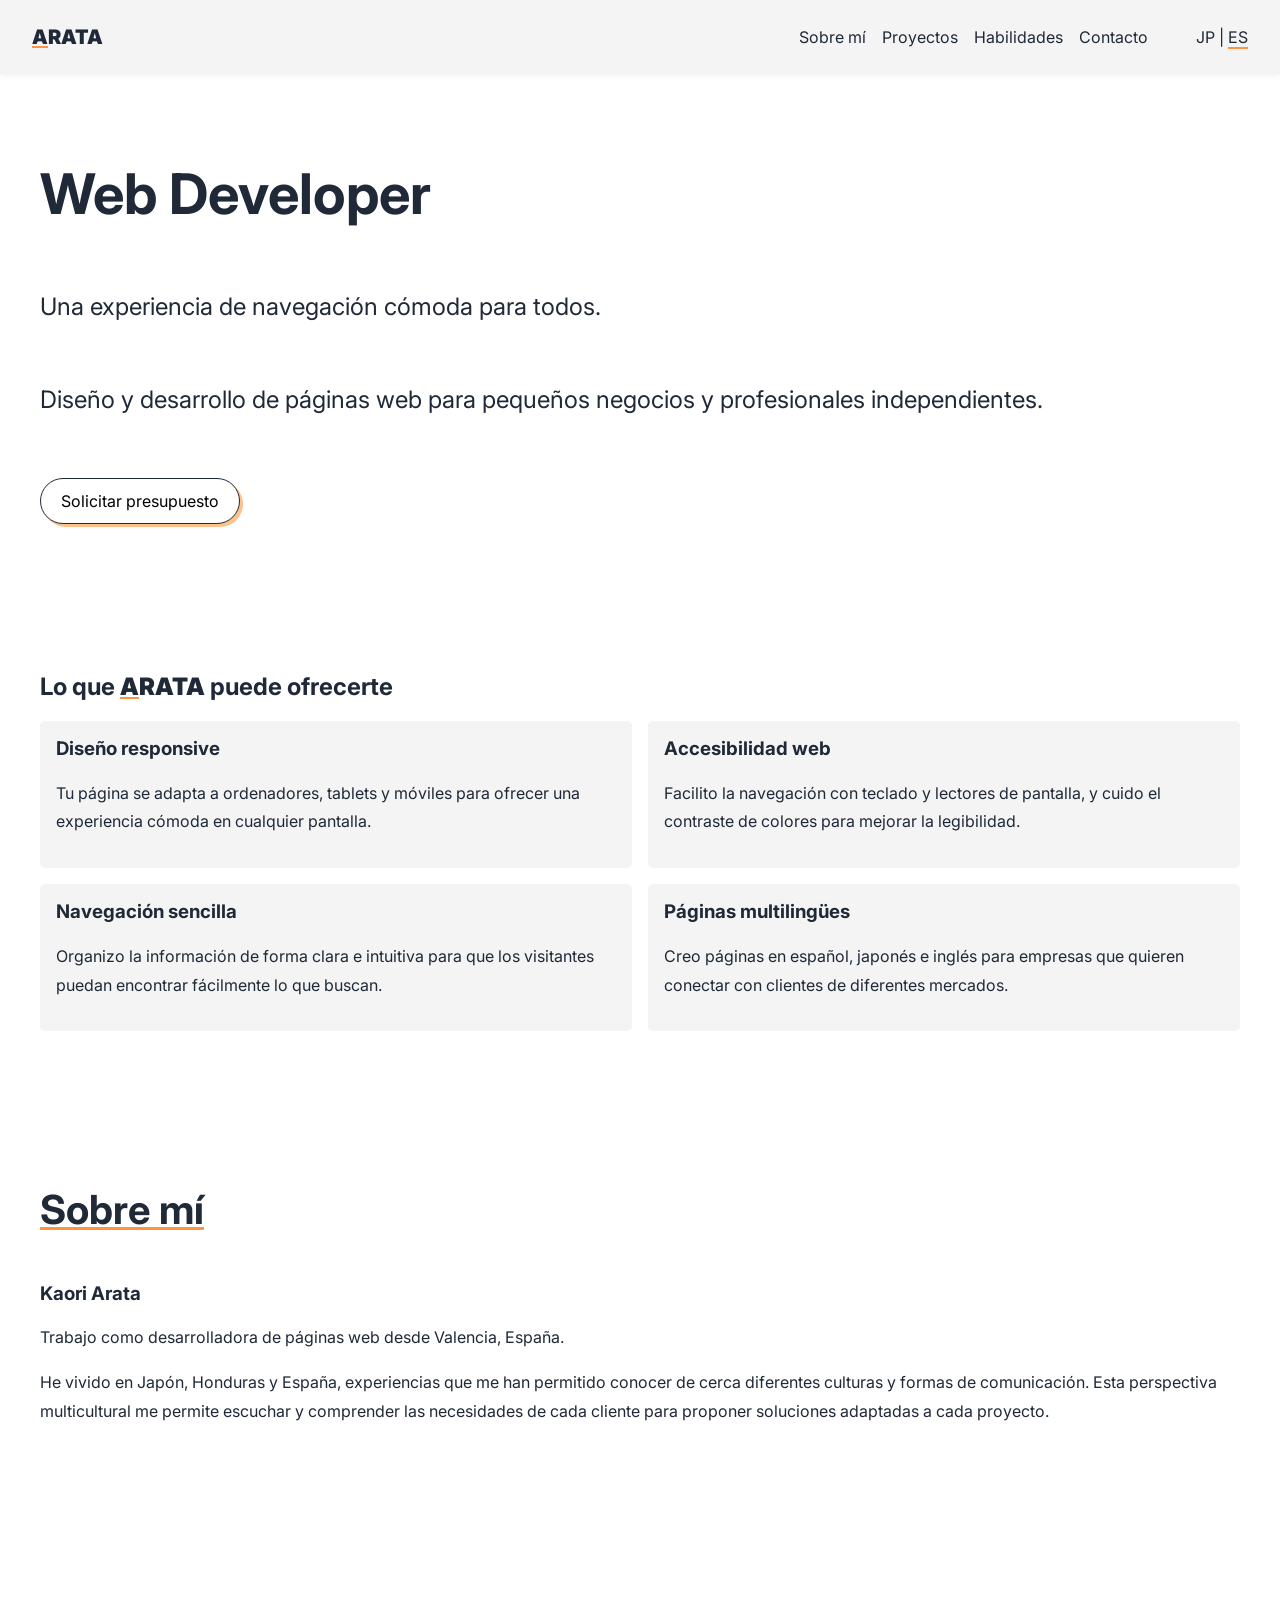
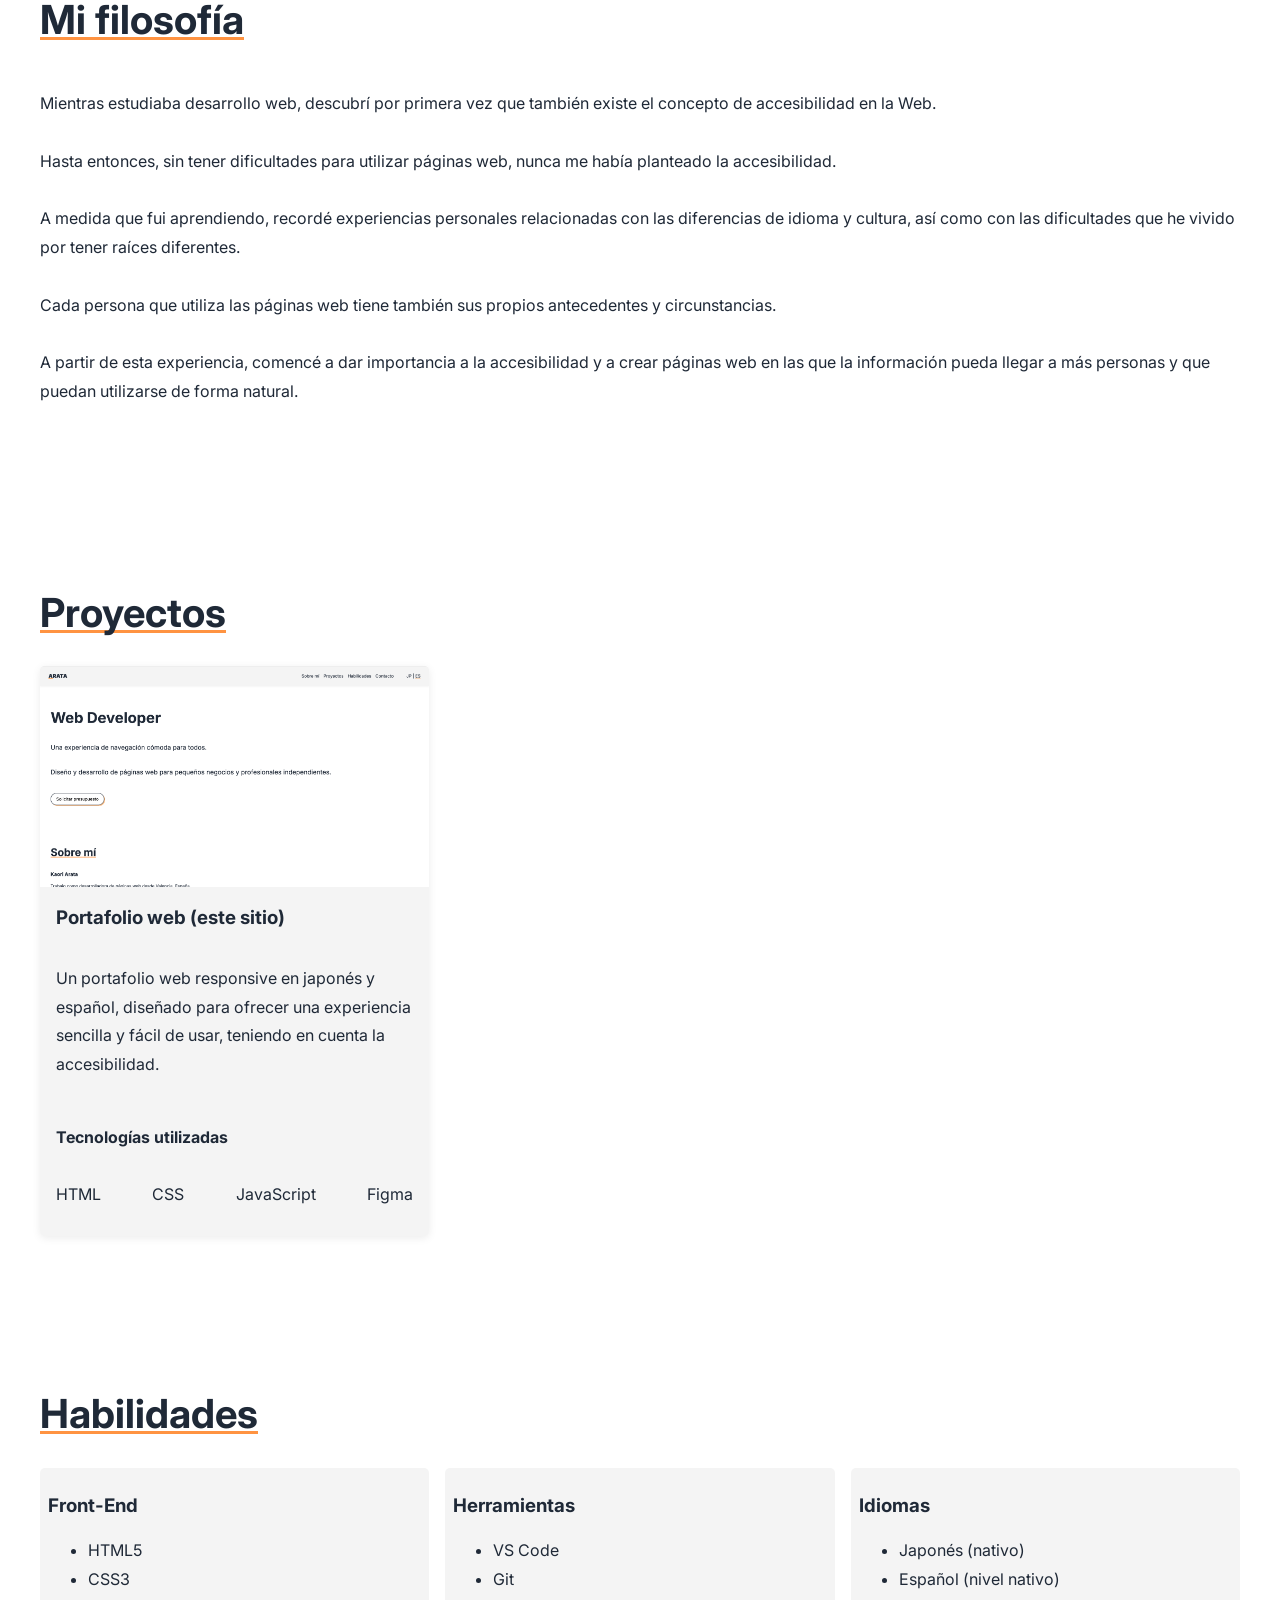
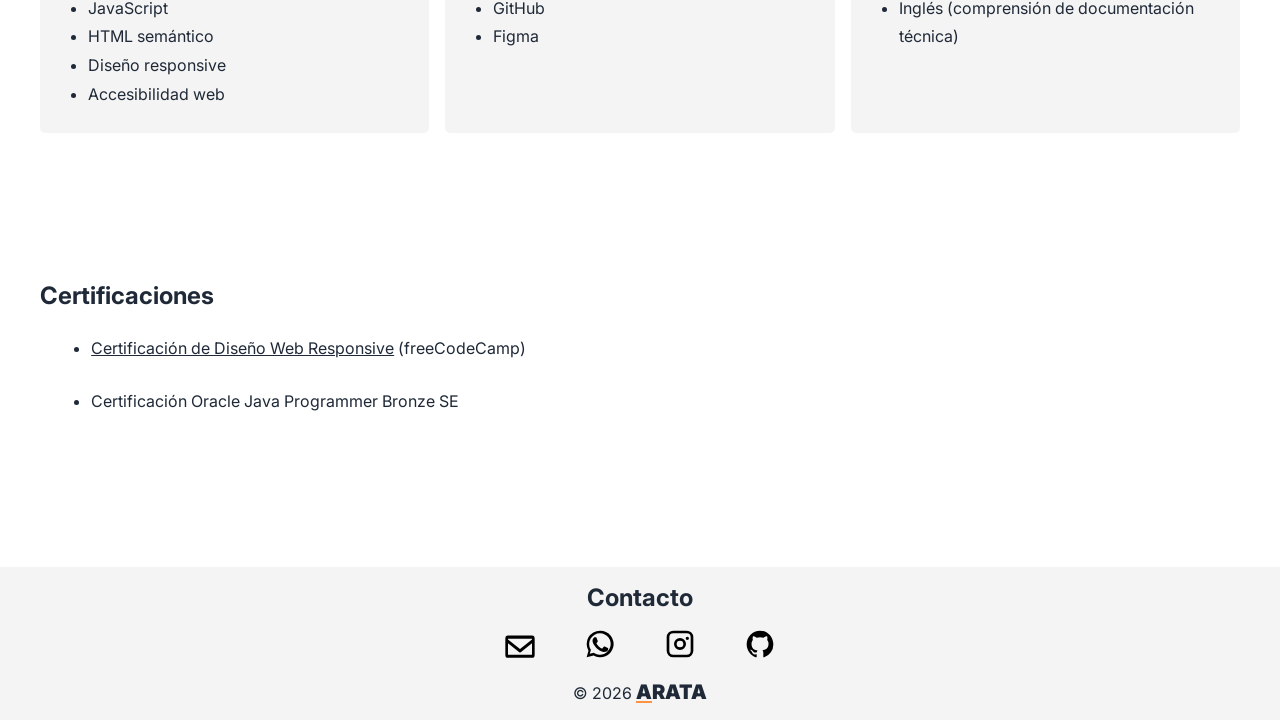
==== commit aac204df: "Update services headings" ====
--- a/es/index.html
+++ b/es/index.html
@@ -50,8 +50,7 @@
         </section>
 
         <section class="services">
-            <h2>Lo que puedo ofrecerte</h2>
-
+            <h2>Lo que <span class="brand-name"><span>A</span>RATA</span> puede ofrecerte</h2>
             <div class="services-container">
                 <article class="service-card">
                     <h3>Diseño responsive</h3>
--- a/css/style.css
+++ b/css/style.css
@@ -72,7 +72,7 @@
 .logo span {
     display: inline-block;
     line-height: 0.85;
-    border-bottom: 2px solid #FF9341;
+    border-bottom: 0.1em solid #FF9341;
 }
 
 nav {
@@ -134,6 +134,7 @@
 
 .about,
 .philosophy,
+.services,
 .projects,
 .skills,
 .certifications {
@@ -159,6 +160,35 @@
 .cards {
     display: grid;
     gap: 1rem;
+}
+
+.services-container {
+    display: grid;
+    gap: 1rem;
+}
+
+.service-card {
+    background-color: #f4f4f4;
+    border-radius: 5px;
+    padding: 1rem;
+}
+
+.service-card h3 {
+    margin-top: 0;
+}
+
+.service-card p {
+    line-height: 1.8;
+}
+
+.services h2 .brand-name {
+    font-weight: 900;
+}
+
+.services h2 .brand-name span {
+    display: inline-block;
+    line-height: 0.85;
+    border-bottom: 0.11em solid #ff9341;
 }
 
 .card {
@@ -338,6 +368,10 @@
         grid-template-columns: repeat(3, 1fr);
     }
 
+    .services-container {
+        grid-template-columns: repeat(2, 1fr);
+    }
+
     .grid-skill {
         display: grid;
         grid-template-columns: repeat(3, 1fr);
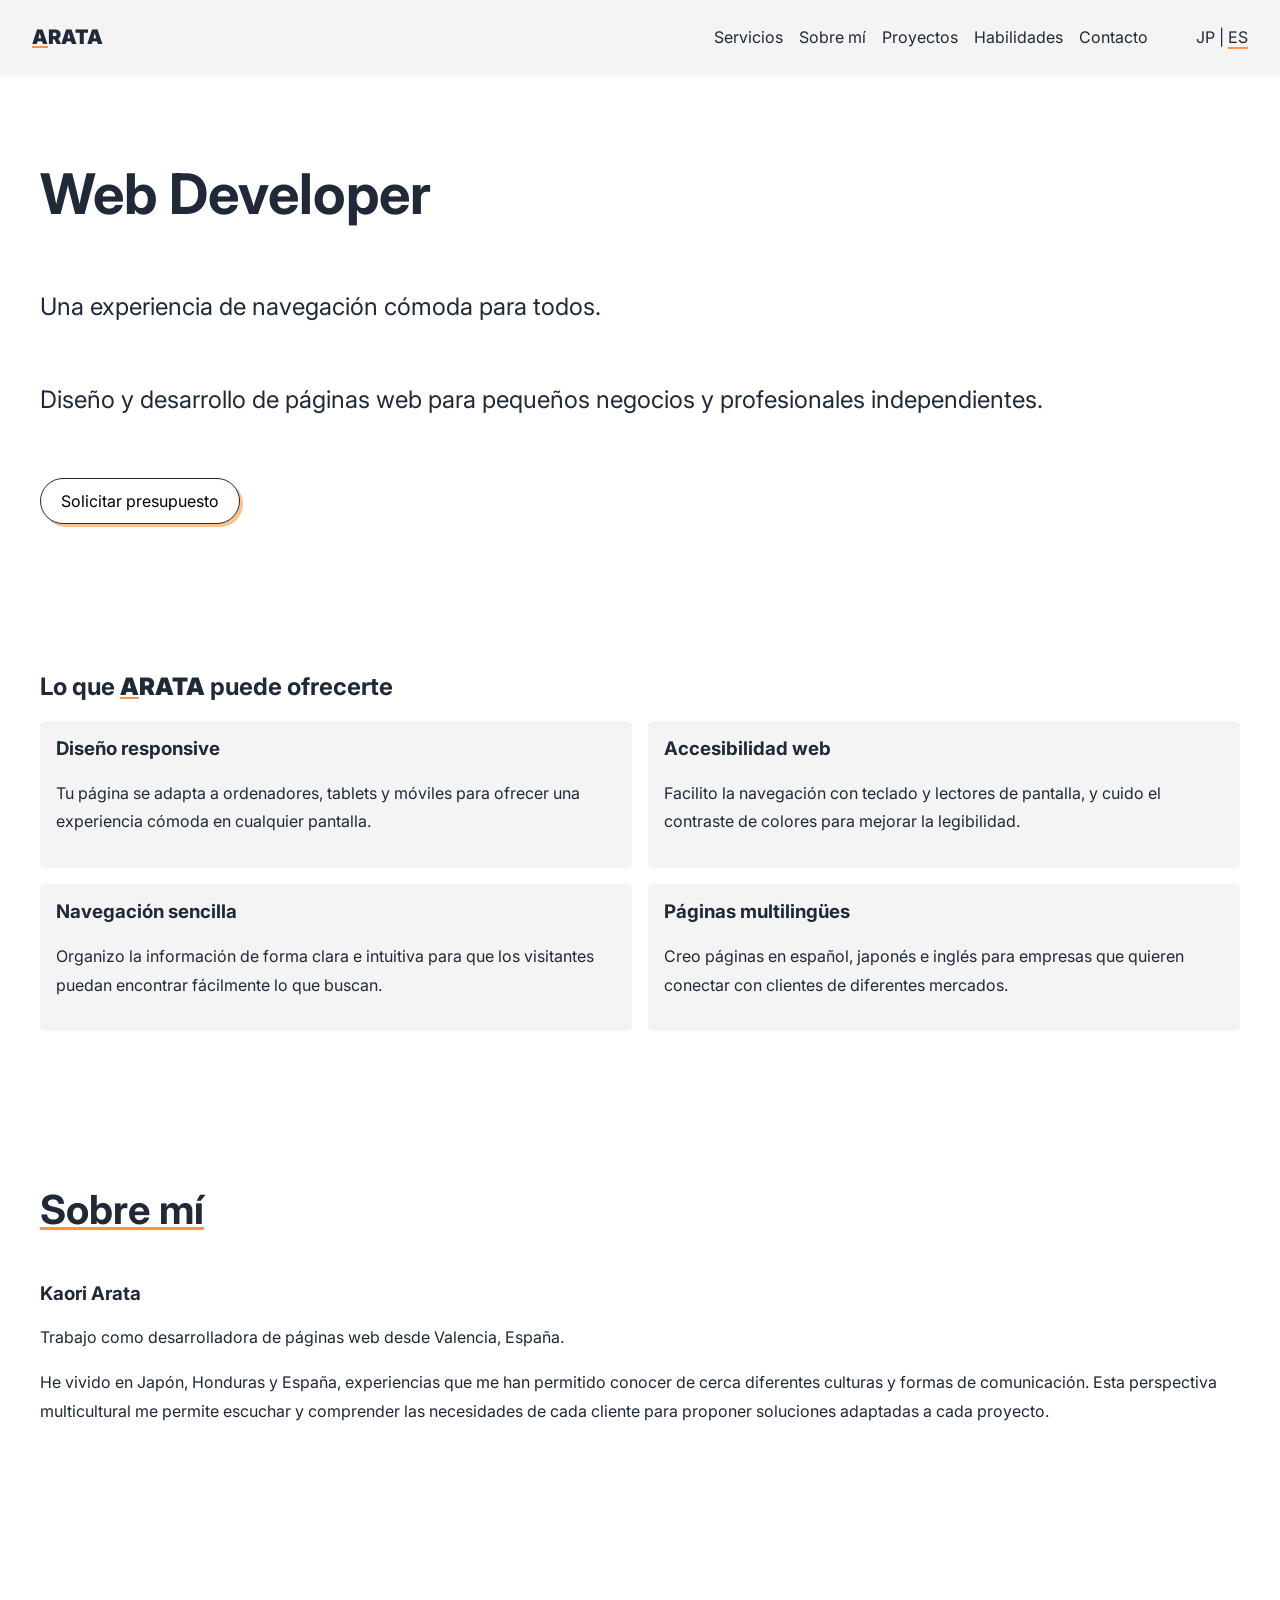
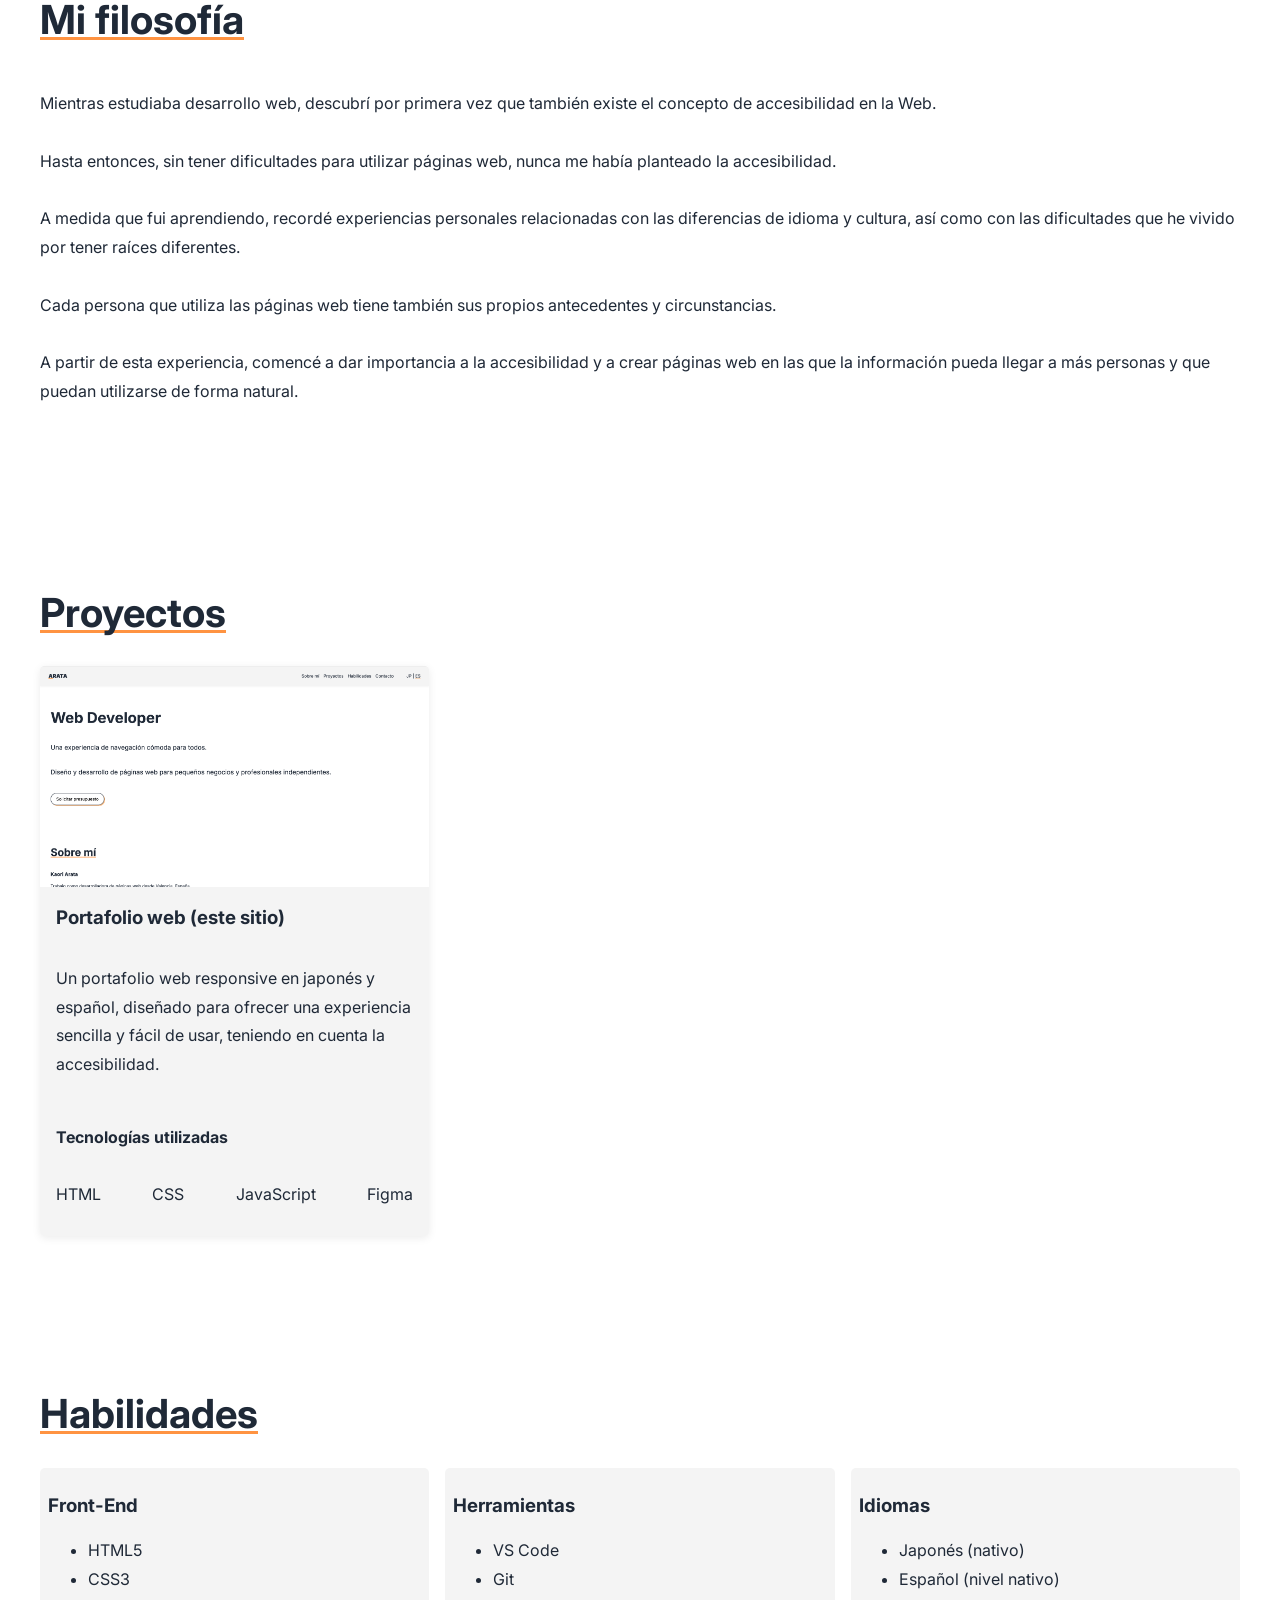
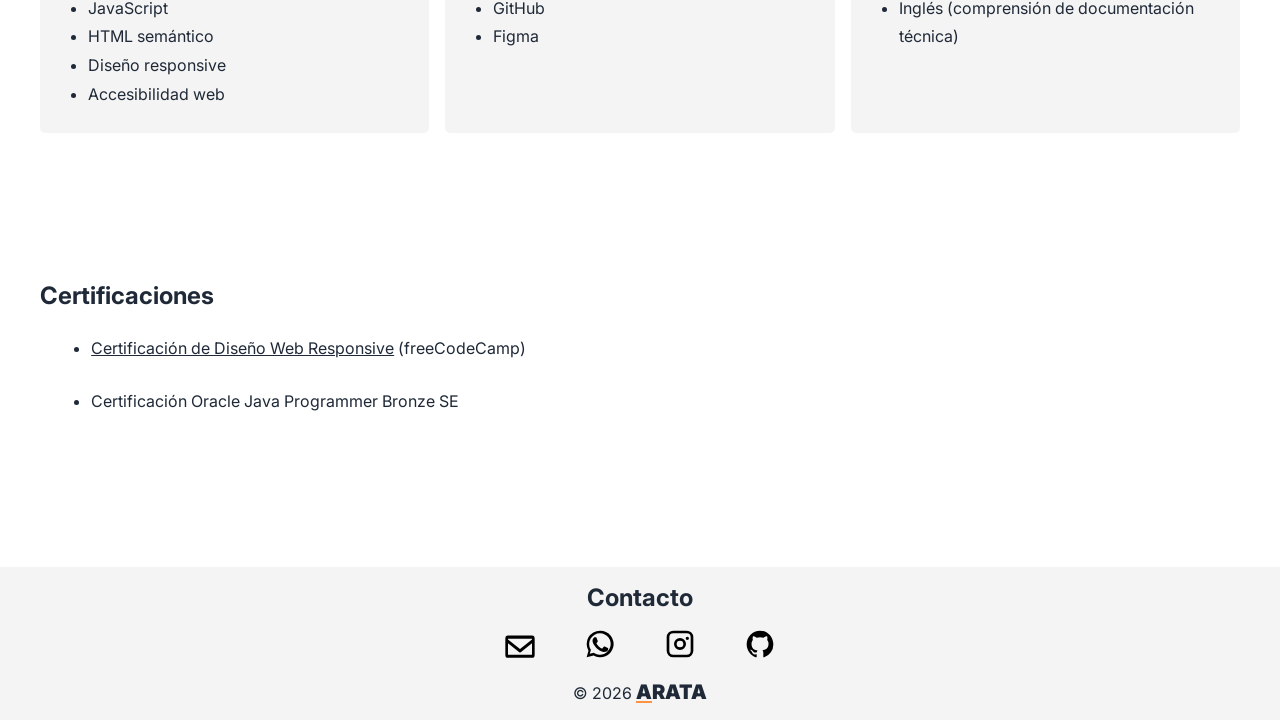
==== commit 9ab126cf: "Add services section" ====
--- a/es/index.html
+++ b/es/index.html
@@ -27,6 +27,7 @@
 
         <nav class="nav-bar" aria-label="Navegación principal">
             <ul id="main-menu">
+                <li><a href="#services">Servicios</a></li>
                 <li><a href="#about">Sobre mí</a></li>
                 <li><a href="#projects">Proyectos</a></li>
                 <li><a href="#skills">Habilidades</a></li>
@@ -49,7 +50,7 @@
             <a class="hero-button" href="#contact">Solicitar presupuesto</a>
         </section>
 
-        <section class="services">
+        <section class="services" id="services">
             <h2>Lo que <span class="brand-name"><span>A</span>RATA</span> puede ofrecerte</h2>
             <div class="services-container">
                 <article class="service-card">
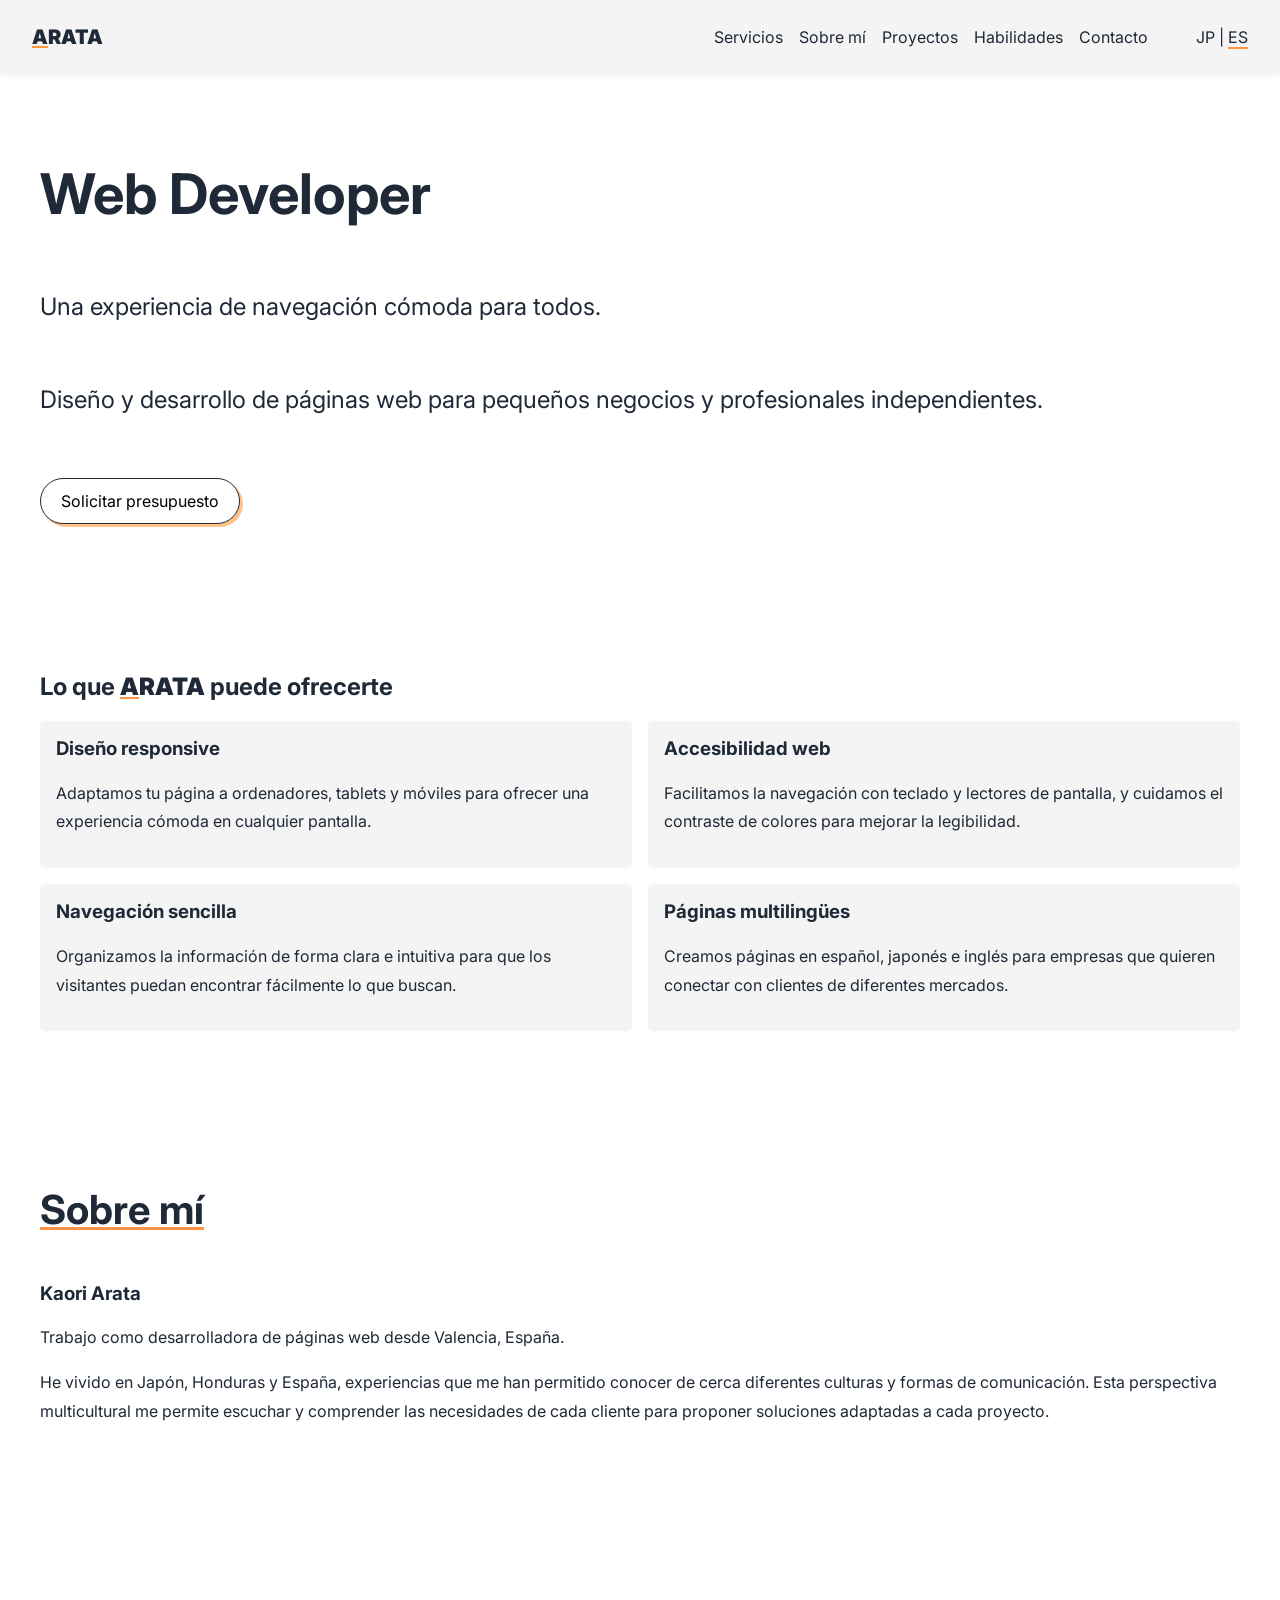
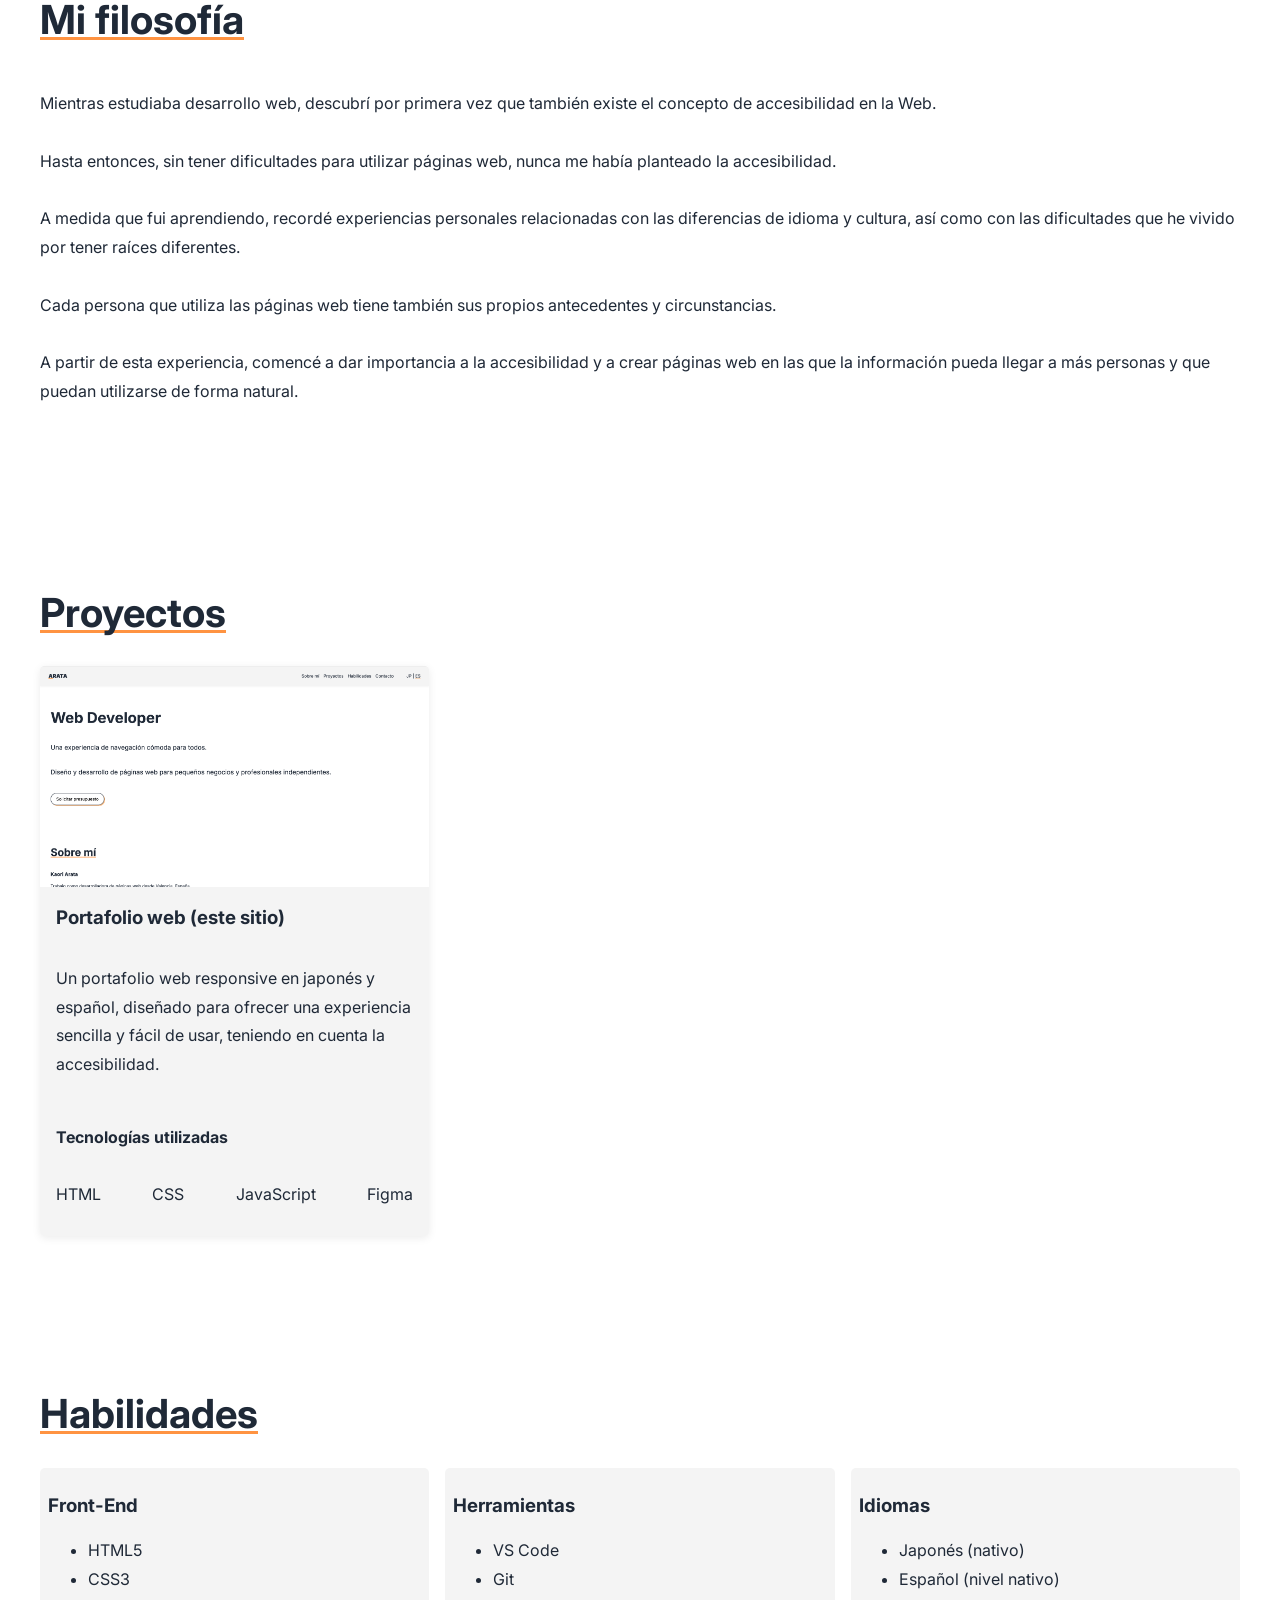
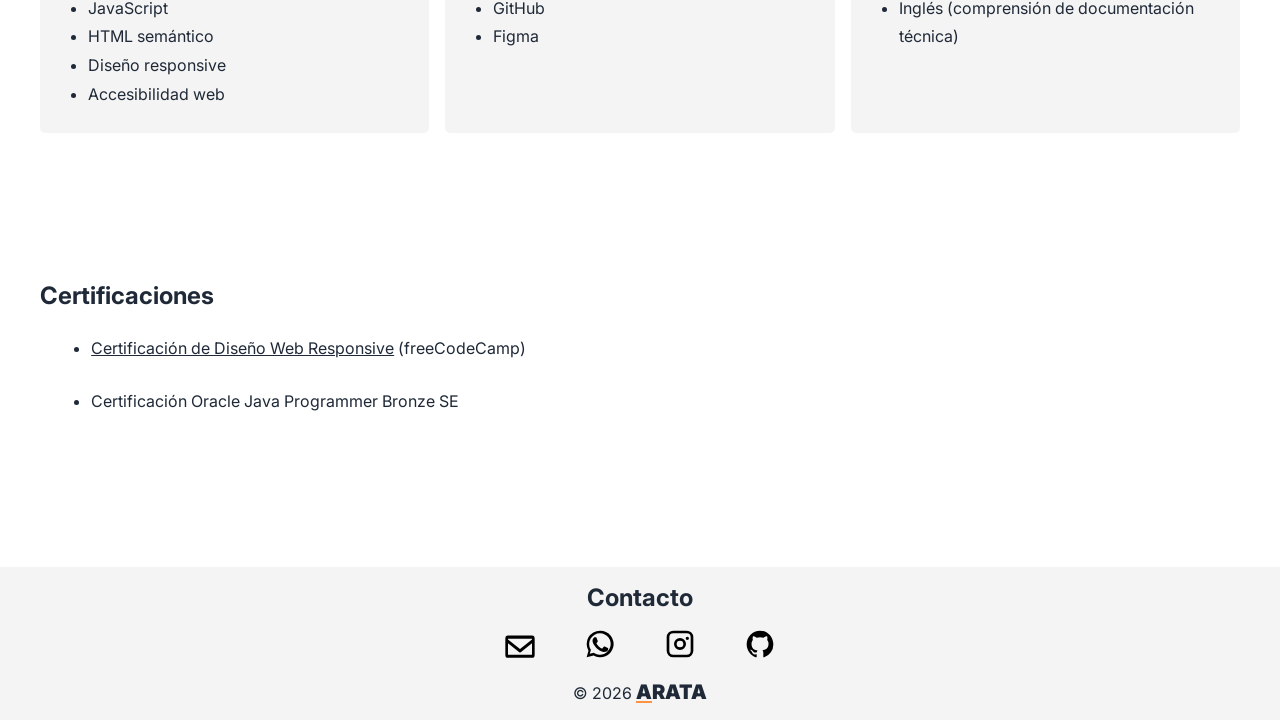
==== commit 98fda57f: "Update services content" ====
--- a/es/index.html
+++ b/es/index.html
@@ -55,25 +55,25 @@
             <div class="services-container">
                 <article class="service-card">
                     <h3>Diseño responsive</h3>
-                    <p>Tu página se adapta a ordenadores, tablets y móviles para ofrecer una experiencia cómoda en
+                    <p>Adaptamos tu página a ordenadores, tablets y móviles para ofrecer una experiencia cómoda en
                         cualquier pantalla.</p>
                 </article>
 
                 <article class="service-card">
                     <h3>Accesibilidad web</h3>
-                    <p>Facilito la navegación con teclado y lectores de pantalla, y cuido el contraste de colores para
+                    <p>Facilitamos la navegación con teclado y lectores de pantalla, y cuidamos el contraste de colores para
                         mejorar la legibilidad.</p>
                 </article>
 
                 <article class="service-card">
                     <h3>Navegación sencilla</h3>
-                    <p>Organizo la información de forma clara e intuitiva para que los visitantes puedan encontrar
+                    <p>Organizamos la información de forma clara e intuitiva para que los visitantes puedan encontrar
                         fácilmente lo que buscan.</p>
                 </article>
 
                 <article class="service-card">
                     <h3>Páginas multilingües</h3>
-                    <p>Creo páginas en español, japonés e inglés para empresas que quieren conectar con clientes de
+                    <p>Creamos páginas en español, japonés e inglés para empresas que quieren conectar con clientes de
                         diferentes mercados.</p>
                 </article>
             </div>
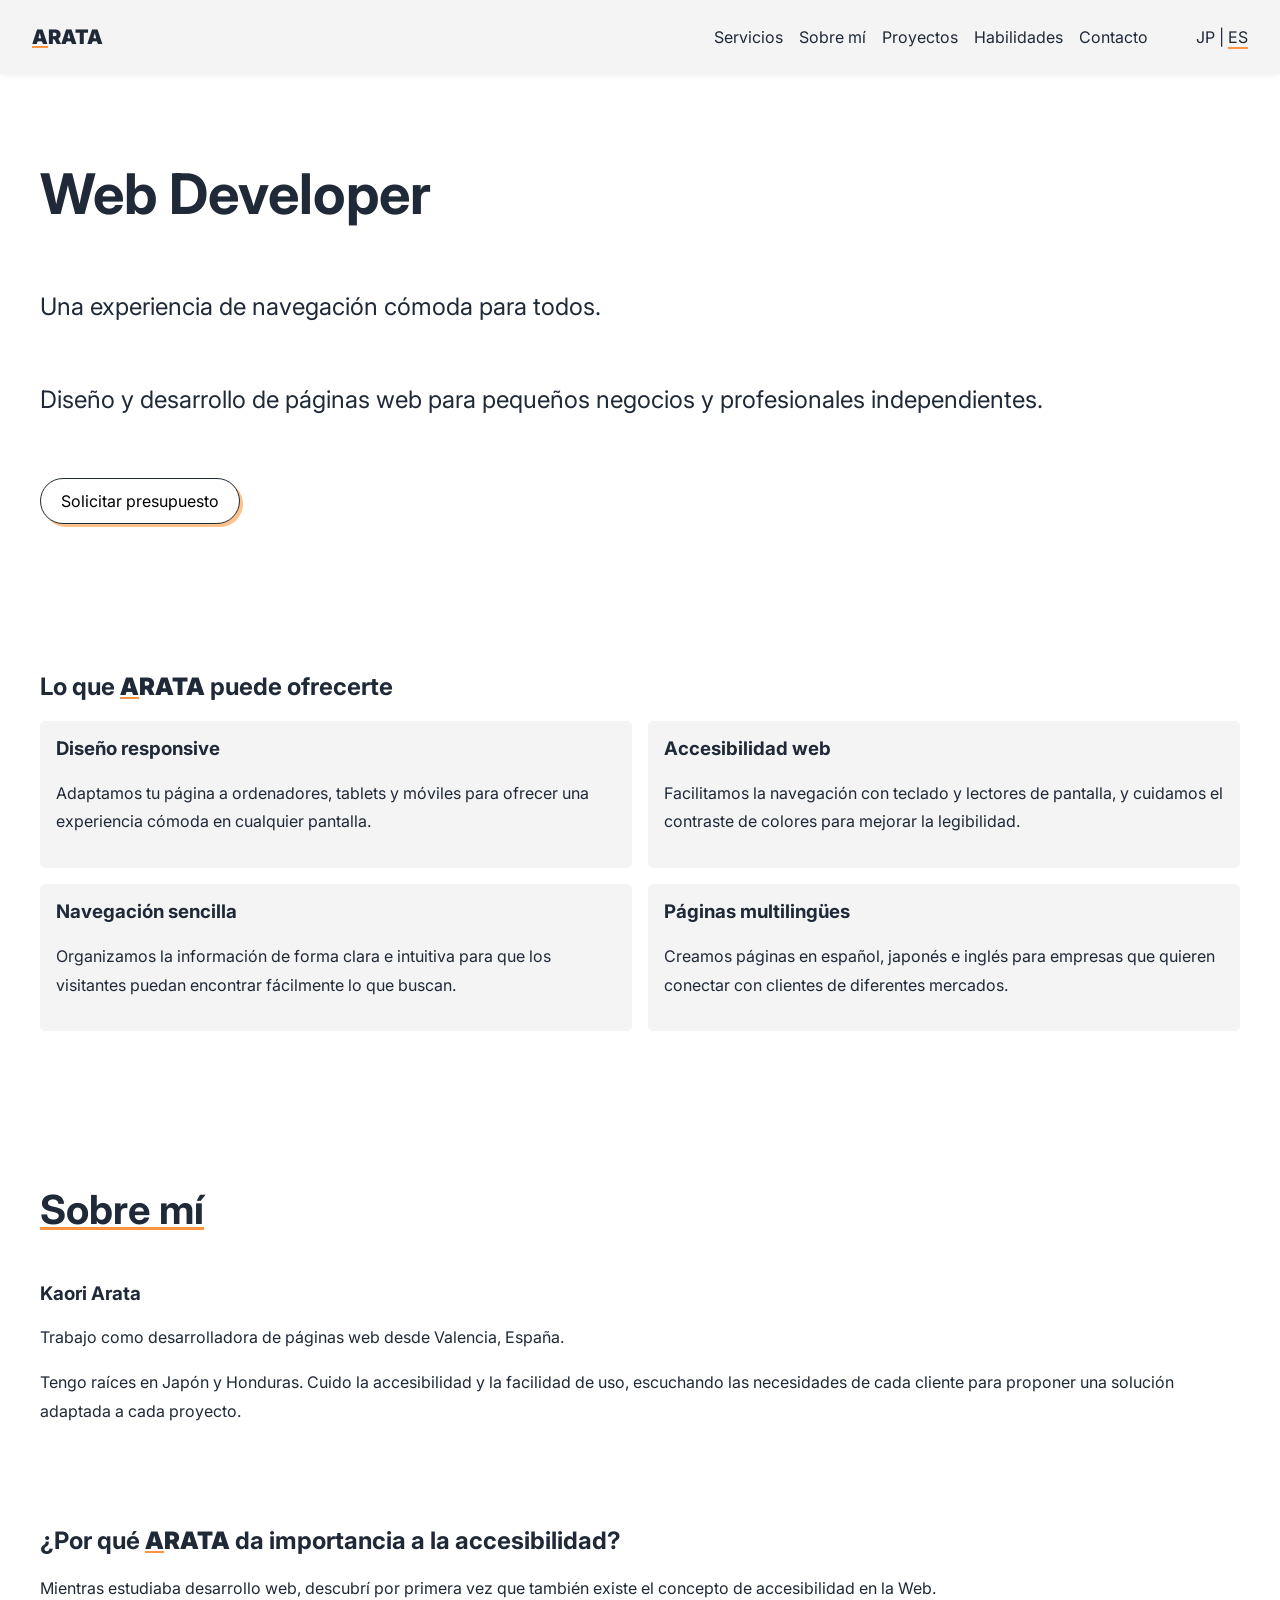
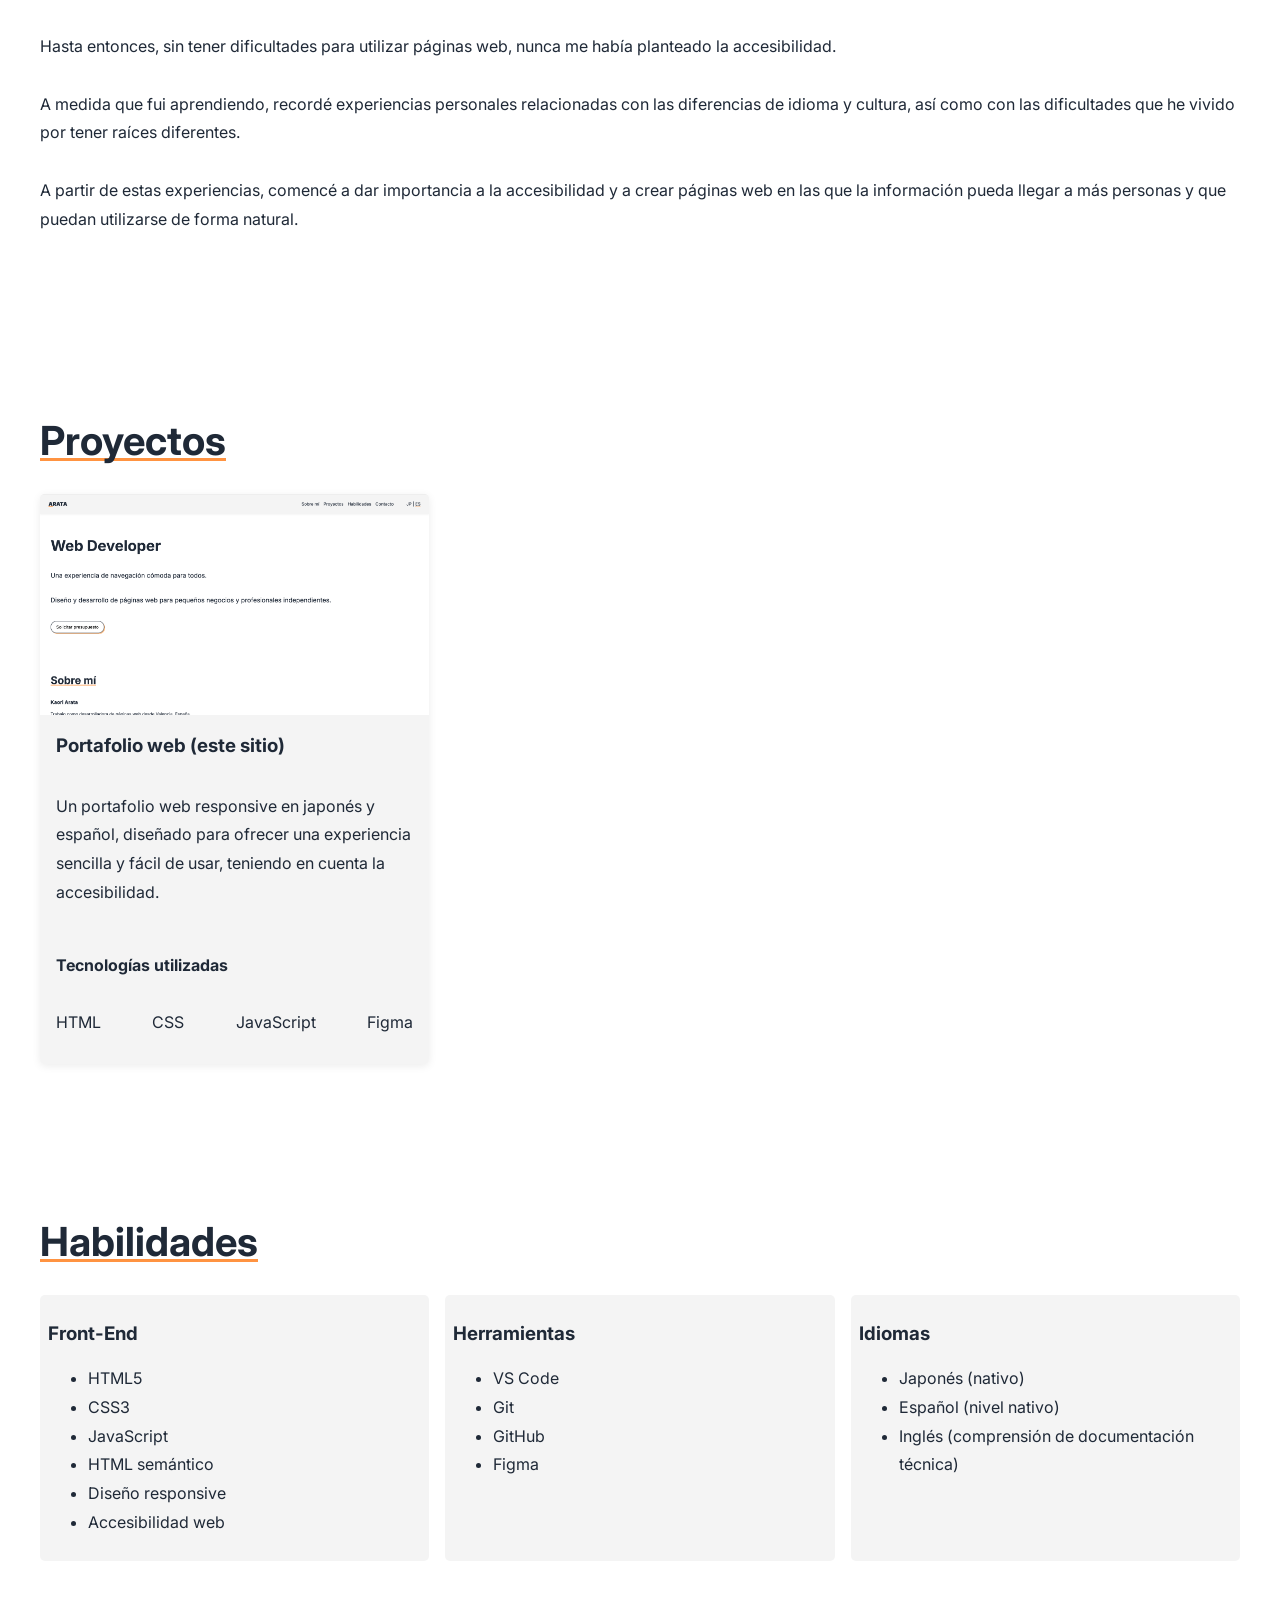
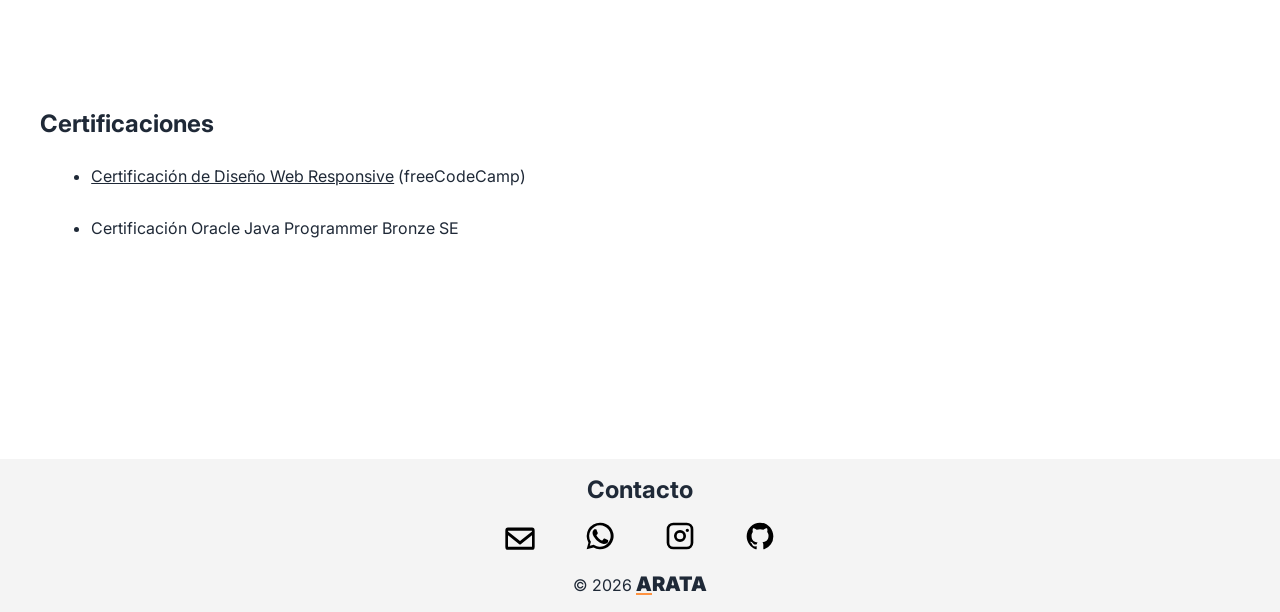
==== commit 4e86c3b2: "Refine about and philosophy content" ====
--- a/es/index.html
+++ b/es/index.html
@@ -61,7 +61,8 @@
 
                 <article class="service-card">
                     <h3>Accesibilidad web</h3>
-                    <p>Facilitamos la navegación con teclado y lectores de pantalla, y cuidamos el contraste de colores para
+                    <p>Facilitamos la navegación con teclado y lectores de pantalla, y cuidamos el contraste de colores
+                        para
                         mejorar la legibilidad.</p>
                 </article>
 
@@ -86,13 +87,13 @@
             -->
             <h3>Kaori Arata</h3>
             <p>Trabajo como desarrolladora de páginas web desde Valencia, España.</p>
-            <p>He vivido en Japón, Honduras y España, experiencias que me han permitido conocer de cerca diferentes
-                culturas y formas de comunicación. Esta perspectiva multicultural me permite escuchar y comprender las
-                necesidades de cada cliente para proponer soluciones adaptadas a cada proyecto.</p>
-        </section>
+            <p>Tengo raíces en Japón y Honduras. Cuido la accesibilidad y la facilidad de uso, escuchando las
+                necesidades de cada cliente para proponer una solución adaptada a cada proyecto.
+            </p>
+        
 
         <section class="philosophy">
-            <h2 class="title">Mi filosofía</h2>
+            <h2>¿Por qué <span class="brand-name"><span>A</span>RATA</span> da importancia a la accesibilidad?</h2>
             <p>Mientras estudiaba desarrollo web, descubrí por primera vez que también existe el concepto de
                 accesibilidad en la Web.</p>
 
@@ -102,9 +103,7 @@
             <p>A medida que fui aprendiendo, recordé experiencias personales relacionadas con las diferencias de idioma
                 y cultura, así como con las dificultades que he vivido por tener raíces diferentes.</p>
 
-            <p>Cada persona que utiliza las páginas web tiene también sus propios antecedentes y circunstancias.</p>
-
-            <p>A partir de esta experiencia, comencé a dar importancia a la accesibilidad y a crear páginas web en las
+            <p>A partir de estas experiencias, comencé a dar importancia a la accesibilidad y a crear páginas web en las
                 que la información pueda llegar a más personas y que puedan utilizarse de forma natural.</p>
         </section>
 
--- a/css/style.css
+++ b/css/style.css
@@ -181,11 +181,13 @@
     line-height: 1.8;
 }
 
-.services h2 .brand-name {
+.services h2 .brand-name,
+.philosophy h2 .brand-name {
     font-weight: 900;
 }
 
-.services h2 .brand-name span {
+.services h2 .brand-name span,
+.philosophy h2 .brand-name span {
     display: inline-block;
     line-height: 0.85;
     border-bottom: 0.11em solid #ff9341;
